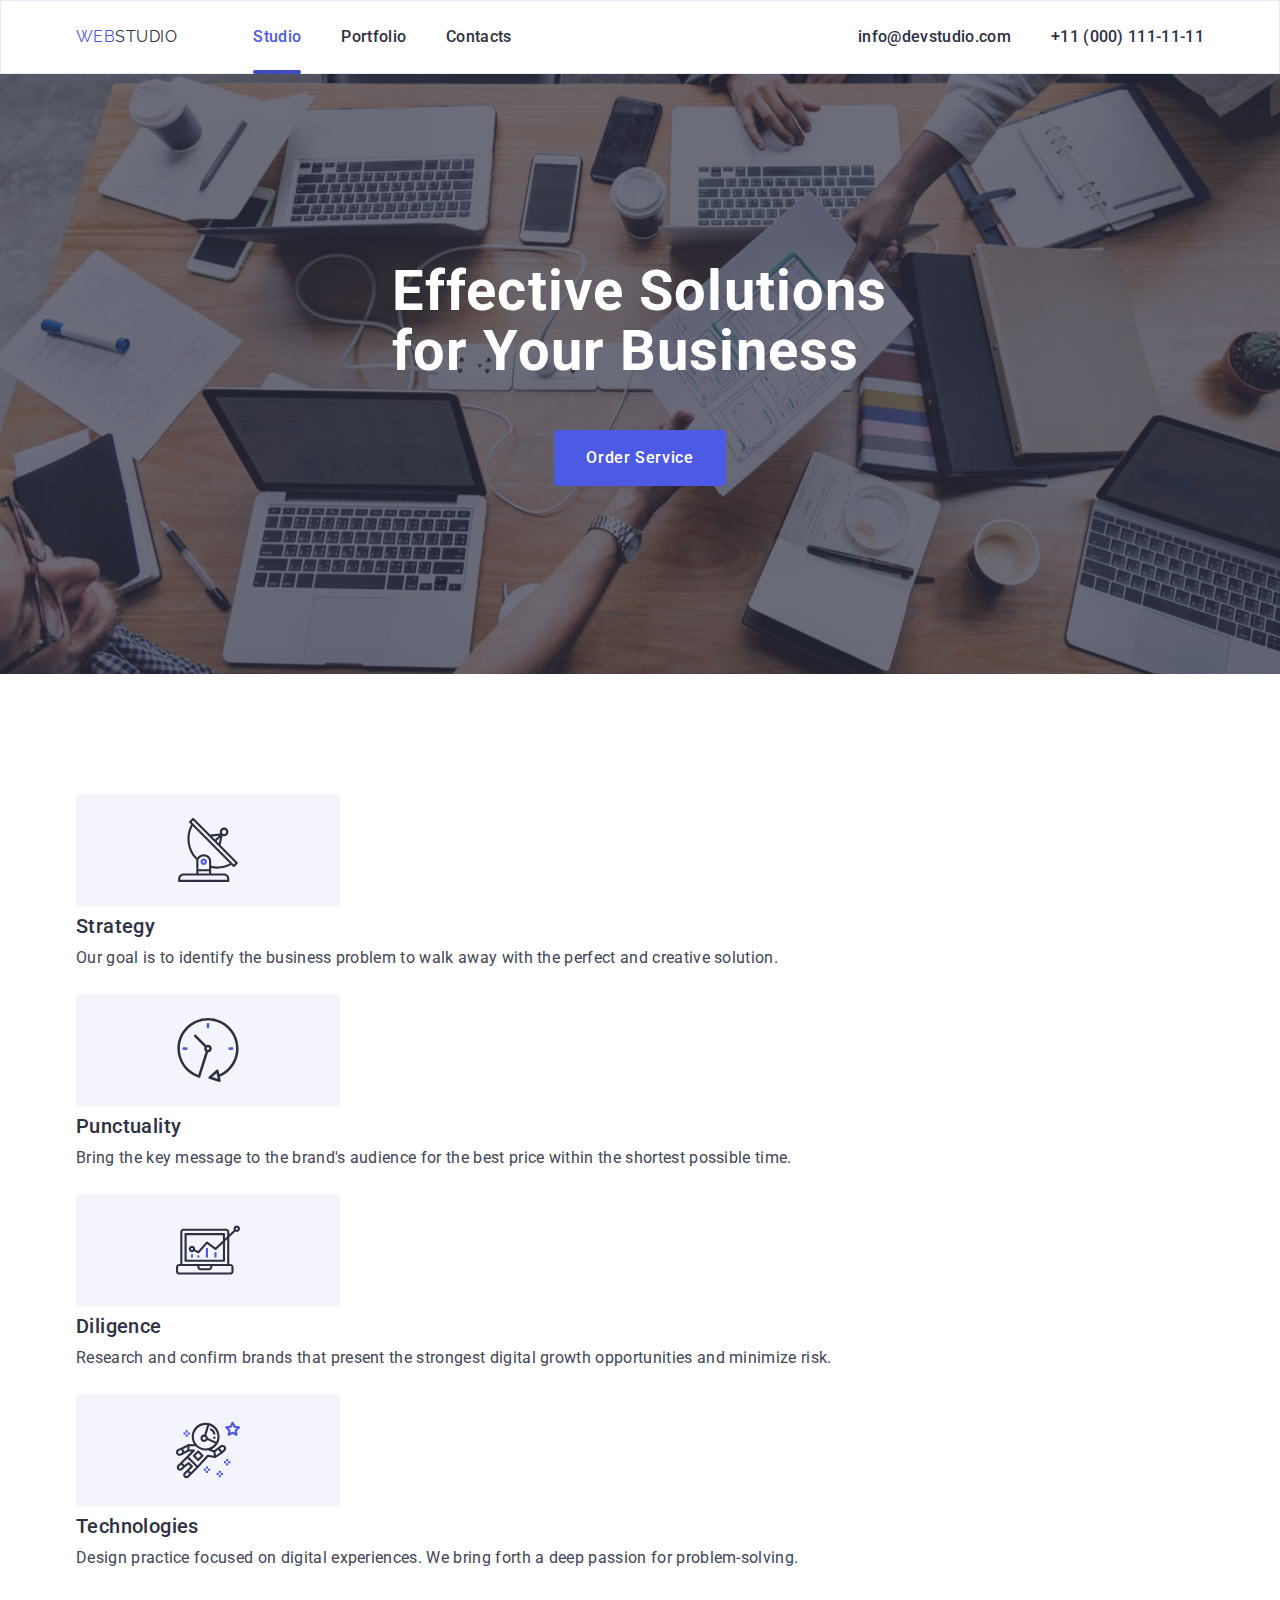
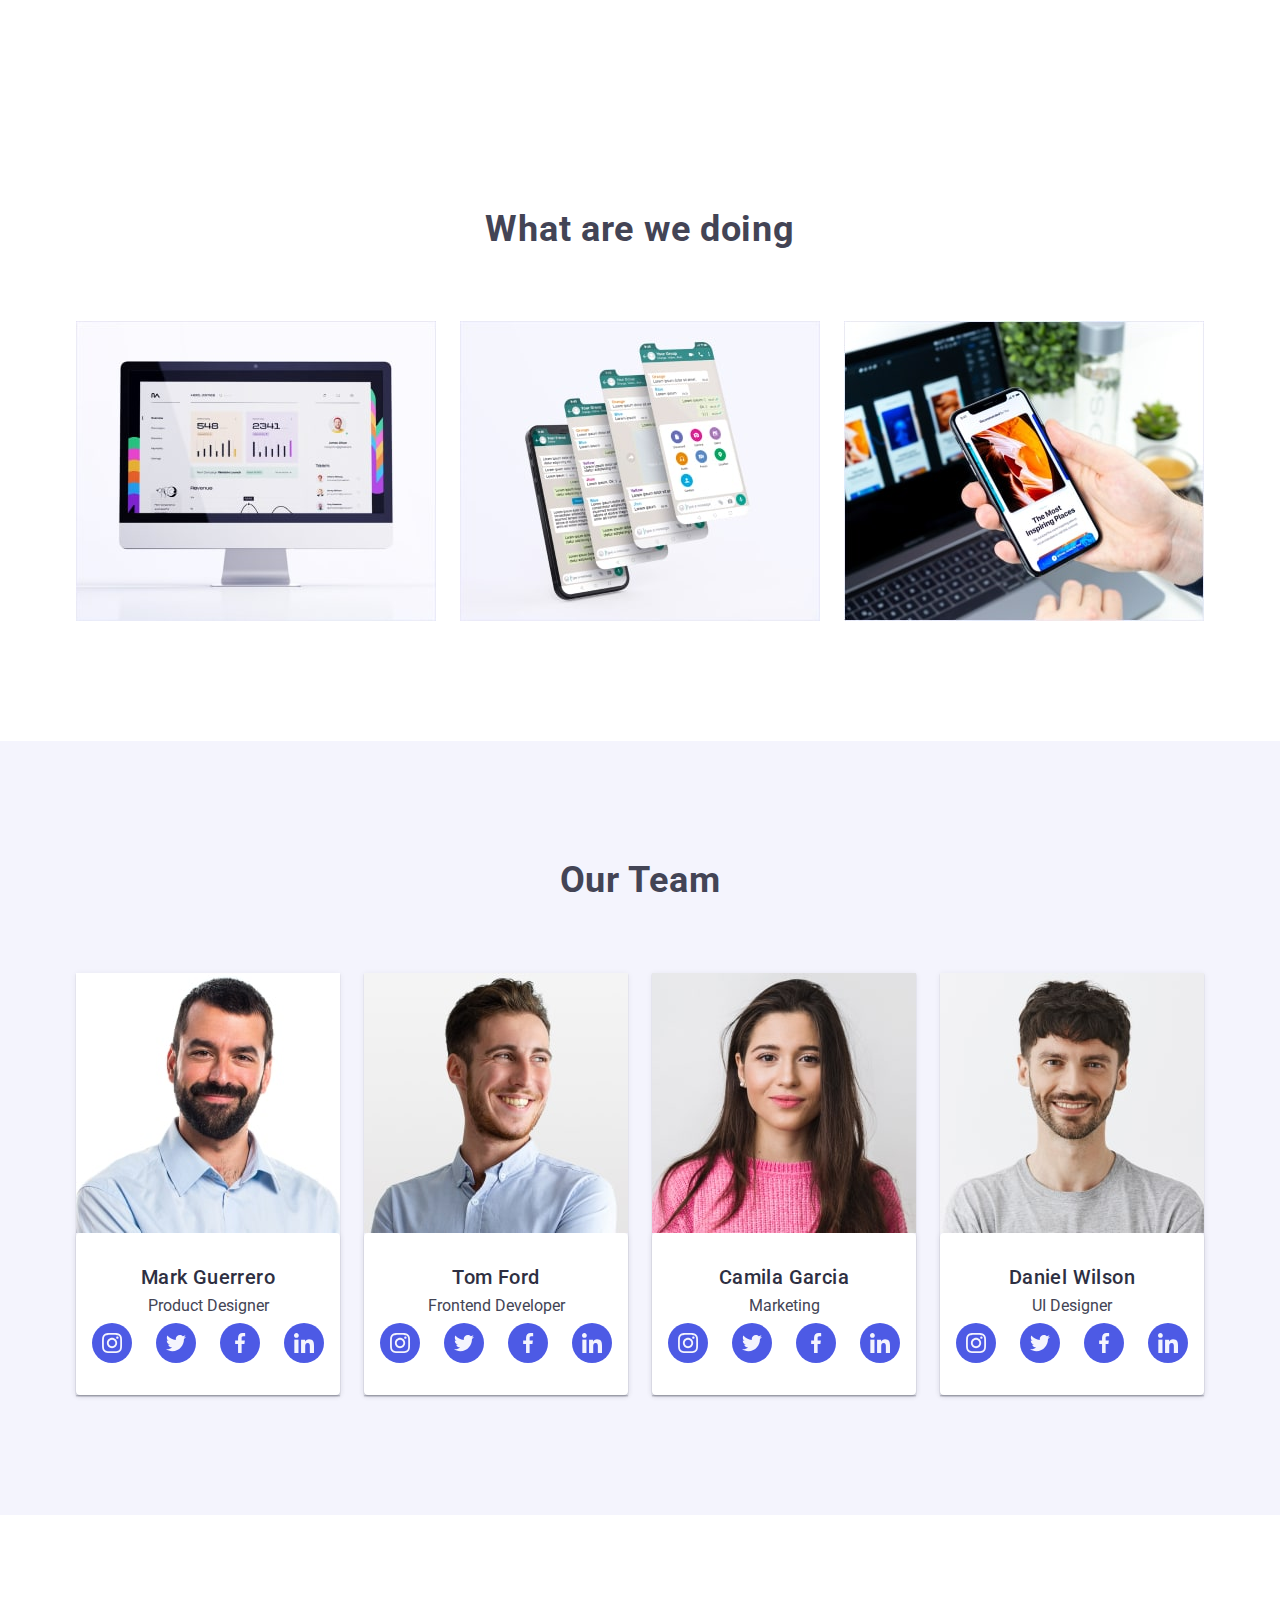
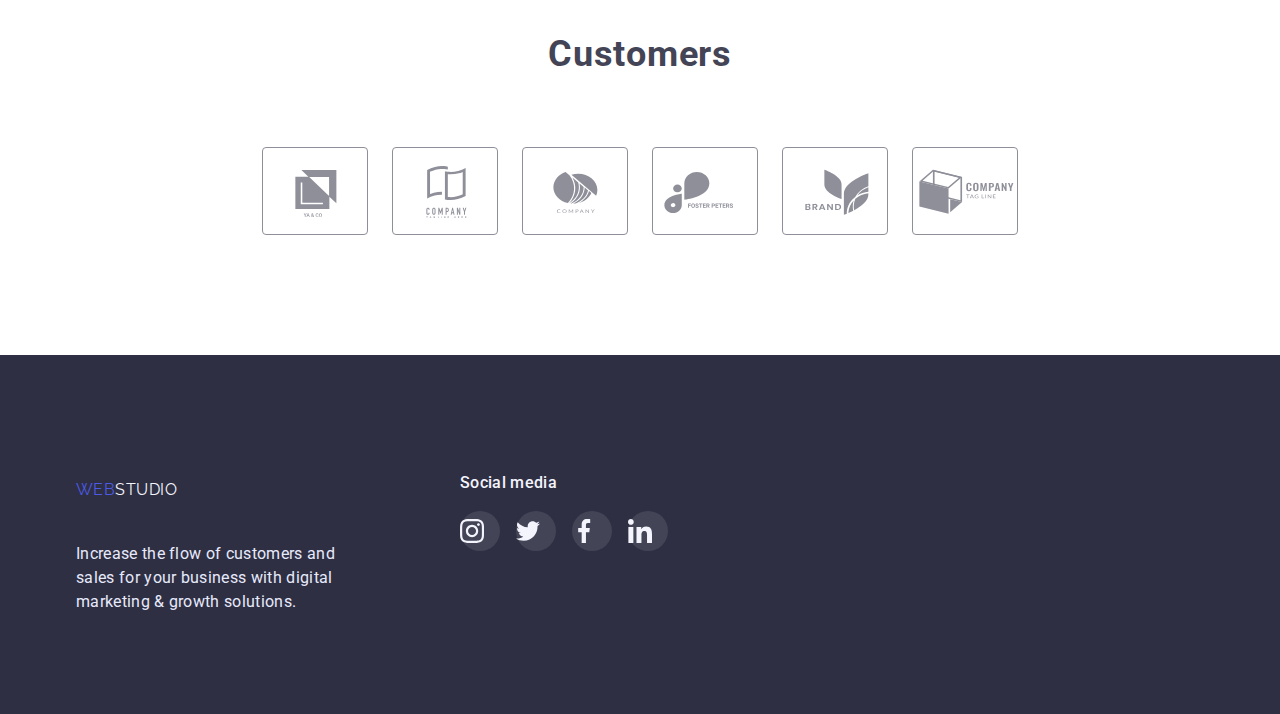
==== index.html @ 44671f65 "home6 modal" ====
<!DOCTYPE html>
<html lang="en">
  <head>
    <meta charset="UTF-8" />
    <meta http-equiv="X-UA-Compatible" content="IE=edge" />
    <meta name="viewport" content="width=device-width, initial-scale=1.0" />
    <title>Document</title>
  <link rel="stylesheet" href="https://cdn.jsdelivr.net/npm/modern-normalize@1.1.0/modern-normalize.css">
  <link rel="preconnect" href="https://fonts.googleapis.com">
  <link rel="preconnect" href="https://fonts.gstatic.com" crossorigin>
  <link
    href="https://fonts.googleapis.com/css2?family=Marcellus&family=Mulish:wght@400;600;700;800&family=Poppins:wght@500&family=Raleway:wght@800&family=Roboto:wght@300;400;500;700&display=swap"
    rel="stylesheet">
  <link rel="stylesheet" href="./css/style.css" />
  </head>
  <body class="body">
    <!--HEADER-->
    <header class="page-header">
      <div class="container page-header-container">
      <nav class="page-nav">
        <a class="logo link" href="./index.html"
          >Web<span class="accent">Studio</span></a
        >
        <ul class="menu list">
          <li class="menu-item">
            <a class="menu-link link active current" href="./index.html">Studio</a>
          </li>
          <li class="menu-item">
            <a class="menu-link link " href="./portfolio.html">Portfolio</a>
          </li>
          <li class="menu-item"><a class="menu-link link" href="">Contacts</a></li>
        </ul>
      </nav>
      <address class="address">
        <ul class="menu list">
          <li>
            <a class="mail link" href="mailto:info@devstudio.com"
              >info@devstudio.com</a
            >
          </li>
          <li>
            <a class="tel link" href="tel:+110001111111">+11 (000) 111-11-11</a>
          </li>
        </ul>
      </address>
      </div>
    </header>
    <main>
      <!-----HERO--------->
      <section class="hero">
        <div class="container">
        <h1 class="main-title">Effective Solutions for Your Business</h1>
        <button class="modal-btn name-btn" type="button" data-modal-open>Order Service</button>
        </div>
      </section>
      <!---------Advantages Section-->
      <section class="advantages section">
        <div class="container">
        <h2 class="content-title-advantages"></h2>
        <ul class="main-list list">
          <li class="main-list-item">
            <div class="icon">
              <svg class="main-list-icon" width="64" height="64">
              <use href="./images/sprate.svg#icon-antenna"></use>
            </svg>
          </div>
          <h3 class="title-item">Strategy</h3>
          <p class="text-item">
            Our goal is to identify the business problem to walk away with the
            perfect and creative solution.
          </p>
             
           
          </li>
          <li class="main-list-item"> 
           <div class="icon">
             <svg class="main-list-icon" width="64" height="64">
             <use href="./images/sprate.svg#icon-clock"></use>
             </svg>
           </div>
          <h3 class="title-item">Punctuality</h3>
          <p class="text-item">
            Bring the key message to the brand's audience for the best price
            within the shortest possible time.
          </p>
            
            
          </li>
          <li class="main-list-item">
            <div class="icon"> 
              <svg class="main-list-icon" width="64" height="64">
              <use href="./images/sprate.svg#icon-diagram"></use>
              </svg>
          </div>
          <h3 class="title-item">Diligence</h3>
          <p class="text-item">
            Research and confirm brands that present the strongest digital
            growth opportunities and minimize risk.
          </p>
            
          
          </li>
          <li class="main-list-item">
            <div class="icon">
               <svg class="main-list-icon" width="64" height="64">
               <use href="./images/sprate.svg#icon-astronaut"></use>
               </svg>
            </div><h3 class="title-item">Technologies</h3>
            <p class="text-item">
              Design practice focused on digital experiences. We bring forth a
              deep passion for problem-solving.
            </p>
          
          </li>
        </ul>
    
        </div>
      </section>
      <!--------------SECTION CONTENT WORK----------->
      <section class="content-work section">
        <div class="container">
        <h2 class="content-title">What are we doing</h2>
        <ul class="sections list list-content-work">
          <li class="work-item">
            <img
              class="pic-item"
              src="./images/img1_min.jpg"
              alt="site"
              width="360"
            />
          </li>
          <li class="work-item">
            <img
              class="pic-item"
              src="./images/img2_min.jpg"
              alt="phone_app"
              width="360"
            />
          </li>
          <li class="work-item">
            <img
              class="pic-item"
              src="./images/img3_min.jpg"
              alt="themes_and _wallpapers_for_phones"
              width="360"
            />
          </li>
        </ul>
        </div>
      </section>
      <!------------SECTION Team--------->
      <section class="team section">
        <div class="container">
        <h2 class="content-title">Our Team</h2>

        <ul class=" list team-list">
          <li class="team-item">
            <img class="pic-item" src="./images/1.jpg" alt="Mark" width="264" />
            <div class="team-wrapper">
            <h3 class="name-title">Mark Guerrero</h3>
            <p class="item">Product Designer</p>
            <ul class="social-list list">
              <li class="social-list-item">
                <a href="" class="social-list-link">
                  <svg class="social-list-icon" weight="20" height="20">
                    <use href="./images/sprate.svg#icon-instagram"></use>
                  </svg>
                </a>
              </li>
              <li class="social-list-item">
                <a href="" class="social-list-link">
                  <svg class="social-list-icon" weight="20" height="20">
                    <use href="./images/sprate.svg#icon-twitter"></use>
                  </svg>
                </a>
              </li>
              <li class="social-list-item">
                <a href="" class="social-list-link">
                  <svg class="social-list-icon" weight="20" height="20">
                    <use href="./images/sprate.svg#icon-facebook"></use>
                  </svg>
                </a>
              </li>
              <li class="social-list-item">
                <a href="" class="social-list-link">
                  <svg class="social-list-icon" weight="20" height="20">
                    <use href="./images/sprate.svg#icon-linkedin"></use>
                  </svg>
                </a>
              </li>
            </ul>
            </div>
          </li>
          <li class="team-item">
            
            <img class="pic-item" src="./images/2.jpg" alt="Tom" width="264" />
            
            <div class="team-wrapper">
              <h3 class="name-title">Tom Ford</h3>
            <p class="item">Frontend Developer</p>
            <ul class="social-list list">
              <li class="social-list-item">
                <a href="" class="social-list-link">
                  <svg class="social-list-icon" weight="20" height="20">
                    <use href="./images/sprate.svg#icon-instagram"></use>
                  </svg>
                </a>
              </li>
              <li class="social-list-item">
                <a href="" class="social-list-link">
                  <svg class="social-list-icon" weight="20" height="20">
                    <use href="./images/sprate.svg#icon-twitter"></use>
                  </svg>
                </a>
              </li>
              <li class="social-list-item">
                <a href="" class="social-list-link">
                  <svg class="social-list-icon" weight="20" height="20">
                    <use href="./images/sprate.svg#icon-facebook"></use>
                  </svg>
                </a>
              </li>
              <li class="social-list-item">
                <a href="" class="social-list-link">
                  <svg class="social-list-icon" weight="20" height="20">
                    <use href="./images/sprate.svg#icon-linkedin"></use>
                  </svg>
                </a>
              </li>
            </ul>
            </div>
          </li>

          <li class="team-item">
            <img
              class="pic-item"
              src="./images/3.jpg"
              alt="Camila"
              width="264"
            />
            <div class="team-wrapper">
            <h3 class="name-title">Camila Garcia</h3>
            <p class="item">Marketing</p>
            <ul class="social-list list">
              <li class="social-list-item">
                <a href="" class="social-list-link">
                  <svg class="social-list-icon" weight="20" height="20">
                    <use href="./images/sprate.svg#icon-instagram"></use>
                  </svg>
                </a>
              </li>
              <li class="social-list-item">
                <a href="" class="social-list-link">
                  <svg class="social-list-icon" weight="20" height="20">
                    <use href="./images/sprate.svg#icon-twitter"></use>
                  </svg>
                </a>
              </li>
              <li class="social-list-item">
                <a href="" class="social-list-link">
                  <svg class="social-list-icon" weight="20" height="20">
                    <use href="./images/sprate.svg#icon-facebook"></use>
                  </svg>
                </a>
              </li>
              <li class="social-list-item">
                <a href="" class="social-list-link">
                  <svg class="social-list-icon" weight="20" height="20">
                    <use href="./images/sprate.svg#icon-linkedin"></use>
                  </svg>
                </a>
              </li>
            </ul>
            </div>
          </li>

          <li class="team-item">
            <img
              class="pic-item"
              src="./images/4.jpg"
              alt="Daniel"
              width="264"
            />
            <div class="team-wrapper">
            <h3 class="name-title">Daniel Wilson</h3>
            <p class="item">UI Designer</p> 
            <ul class="social-list list">
              <li class="social-list-item">
                <a href="" class="social-list-link">
                  <svg class="social-list-icon" weight="20" height="20">
                    <use href="./images/sprate.svg#icon-instagram"></use>
                  </svg>
                </a>
              </li>
              <li class="social-list-item">
                <a href="" class="social-list-link">
                  <svg class="social-list-icon" weight="20" height="20">
                    <use href="./images/sprate.svg#icon-twitter"></use>
                  </svg>
                </a>
              </li>
              <li class="social-list-item">
                <a href="" class="social-list-link">
                  <svg class="social-list-icon" weight="20" height="20">
                    <use href="./images/sprate.svg#icon-facebook"></use>
                  </svg>
                </a>
              </li>
              <li class="social-list-item">
                <a href="" class="social-list-link">
                  <svg class="social-list-icon" weight="20" height="20">
                    <use href="./images/sprate.svg#icon-linkedin"></use>
                  </svg>
                </a>
              </li>
            </ul>
            </div>
          </li>
        </ul>
        </div>
      </section>
      <section class="customers section">
        <div class="container">
          <h2 class="content-title">Customers</h2>
            <ul class="company-list list">
              <li class="company-list-item">
                <a href="" class="company-list-link">
                  <svg class="company-list-icon" width="104" height="56">
                    <use href="./images/sprate.svg#icon-logo" ></use>
                  </svg>
                </a>
              </li>
              <li class="company-list-item">
                <a href="" class="company-list-link">
                  <svg class="company-list-icon" width="104" height="56">
                    <use href="./images/sprate.svg#icon-logo1"></use>
                  </svg>
                </a>
              </li>
              <li class="company-list-item">
                <a href="" class="company-list-link">
                  <svg class="company-list-icon" width="104" height="56">
                    <use href="./images/sprate.svg#icon-logo2"></use>
                  </svg>
                </a>
              </li>
              <li class="company-list-item">
                <a href="" class="company-list-link">
                  <svg class="company-list-icon"  width="104" height="56">
                    <use href="./images/sprate.svg#icon-logo3"></use>
                  </svg>
                </a>
              </li>
              <li class="company-list-item">
                <a href="" class="company-list-link">
                  <svg class="company-list-icon" width="104" height="56">
                    <use href="./images/sprate.svg#icon-logo4"></use>
                  </svg>
                </a>
              </li>
              <li class="company-list-item">
                <a href="" class="company-list-link">
                  <svg class="company-list-icon" width="104" height="56">
                    <use href="./images/sprate.svg#icon-logo5"></use>
                  </svg>
                </a>
              </li>
            </ul>
          
        </div>
      </section>
    </main>

    <footer class="footer">
      <div class=" container footer-container ">
      <div class="footer-description">
       <a class="logo link" href="./index.html"
        >Web<span class="accent-footer">Studio</span></a>
       <p class="suptitle">
        Increase the flow of customers and sales for your business with digital
        marketing & growth solutions.
      </p>
      </div>
    <div class="footer-social">
      <p class="suptitle-media">Social media</p>
      <ul class="social-medial-list list">
        <li class="social-medial-list-item">
          <a href="" class="social-medial-list-link">
            <svg class="social-medial-list-icon" width="24" height="24">
              <use href="./images/sprate.svg#icon-instagram"></use>
            </svg>
          </a>
        </li>
        <li class="social-medial-list-item">
          <a href="" class="social-medial-list-link">
            <svg class="social-medial-list-icon" width="24" height="24">
              <use href="./images/sprate.svg#icon-twitter"></use>
            </svg>
          </a>
        </li>
        <li class="social-medial-list-item">
          <a href="" class="social-medial-list-link">
            <svg class="social-medial-list-icon" width="24" height="24">
              <use href="./images/sprate.svg#icon-facebook"></use>
            </svg>
          </a>
        </li>
        <li class="social-medial-list-item">
          <a href="" class="social-medial-list-link">
            <svg class="social-medial-list-icon" width="24" height="24">
              <use href="./images/sprate.svg#icon-linkedin"></use>
            </svg>
          </a>
        </li>
      </ul>
      </li>
      </ul>
      </div>
      </div>
    </footer>

    <div class="backdrop is-hidden" data-modal>
      <div class="modal">
      <button type="button"  class="modal-close-btn" data-modal-close>
        <svg class="modal-close-btn-icon" width="8" height="8">
        <use href="./images/sprate.svg#icon-close-black-button"></use>
        </svg>
      </button>
      <form  class="modal-form">
        <p class="massage">Leave your contacts and we will call you back</p>
        <label class="modal-form-field">
          <span class="modal-fomf-input-desc">Name</span>
          <span class="modal-input-wrapper">
              <input type="text" name="user_name" class="modal-form-input" required pattern="^[a-zA-Z]+" minlength="2" />
              <svg class="modal-input-icon" width="18" hieght="18">
                <use href="./images/sprate.svg#icon-person"></use>
              </svg>
          </span>
        </label>
        <label class="modal-form-field">
          <span class="modal-fomf-input-desc">Phone</span>
          <span class="modal-input-wrapper">
          <input type="tel" name="user_phone" class="modal-form-input" required pattern="^[0-9]{3}-[0-9]{3}-[0-9]{2}-[0-9]{2}" title="***-***-**-**"/>
        <svg class="modal-input-icon" width="18" hieght="24">
          <use href="./images/sprate.svg#icon-phone"></use>
        </svg>
        </span>
        </label>

        <label class="modal-form-field">
          <span class="modal-fomf-input-desc">Email</span>
          <span class="modal-input-wrapper">
          <input type="email" name="user_email" class="modal-form-input" />
        <svg class="modal-input-icon" width="18" hieght="24">
          <use href="./images/sprate.svg#icon-email"></use>
        </svg>
        </span>
        </label>

        <label class="modal-form-field">
          <span class="modal-fomf-input-desc">Comment</span>
          <textarea name="user-massage" class="modal-form-massage" placeholder="Text input"></textarea>
        </label>
        <input id="user-policy" type="checkbox" name="user-policy" class="modal-form-check">
        <label for="user-policy" class="modal-form-check-desc">I accept the terms and conditions of the  <a href=""> Privacy Policy</a> </label>
        <button type="submit" class="modal-form-submit">Send</button>    



      </form>

      </div> 
    </div>
  
<script src="./css/js/modal.js"></script>
  </body>
</html>
---- css/style.css ----
/*===========Root=========*/
:root {

  --primary-font: 'Roboto', sans-serif;
  --secondary-font: 'Raleway', sans-serif;
  --color-title: #2E2F42;
  --focuc: #404BBF;
  --text400: #434455;
  --header-background-col:#E7E9FC;
  --button-normal:#E7E9FC;
  --logo:#4D5AE5;
  --logo-two: #2E2F42;
  --active-link:#4D5AE5;
  --light-section:#FFFFFF;
  --text-button:#ffffff;
  --background-button:#4D5AE5;
  --background-icon:#F4F4FD;
  --background-team:#F4F4FD;
  --transition-duration-and-func:250ms cubic-bezier(0.4, 0, 0.2, 1) ;
  --wrapper:#E7E9FC;
  --Customers:#8E8F99;
  --overlay:#F4F4FD;
  --modal:#FCFCFC;
  --social-icon:#31D0AA;
  --lighy-text:#E7E9FC;
  --logo-dark:#F4F4FD;
  --border-modal-form:rgba(46, 47, 66, 0.4);
  --text-color-modal:#2E2F42;
  
}
/*===================All===============*/
 h1,
 h2,
 h3,
 h4,
 h5,
 h6,
 p,ul,ol {
  margin: 0;
  padding: 0;
 }

 body {
   font-family: var(--primary-font);
   color: var(--color-title);
 }
 img {
  display: block;
  max-width: 100%;
  height: auto;
 }

.link {
  text-decoration: none;
 
}

.button, .btn {
  cursor: pointer;
}

.list {
  list-style: none;
  display: flex;
  gap: 24px;
  flex-wrap: wrap;
}
.section{
  padding: 120px 0;
}

/*==================HEADER================*/
.container {
  max-width: 1158px;
  padding: 0 15px;
  margin: 0 auto;
}



.tel, .mail {
  font-style: normal;
  font-weight: 500;
  font-size: 16px;
  line-height: 1.5;
  letter-spacing: 0.02em;
  color:var(--color-title);
  
  transition: color var(--transition-duration-and-func);
  display: flex;
  padding-top: 24px;
  padding-bottom: 24px;
  gap: 40px;
  
}
.tel .mail:hover,
.tel .mail:focus {
  color: var(--focuc);
}
.logo {
  font-family: var(--secondary-font);
  line-height: 1.3;
  letter-spacing: 0.03em;
  color: var(--logo);
  text-transform: uppercase;
  display: flex;
  align-items: center;
  margin-right: 76px;
  padding-top: 25px;
  padding-bottom: 25px;
}
  

.accent {
  color: var(--logo-two);
}



.page-header-container {
display: flex ;
align-items: center;
justify-content: space-between;
}

.page-nav {
  display: flex;
  align-items: center;
}
.page-header {
  
  border: 1px solid var(--header-background-col);
}

.menu {
 
  font-weight: 500;
  font-size: 16px;
  line-height: 1.5;
  letter-spacing: 0.02em;
  color: var(--color-title);
  display: flex;
  align-items: center;
  transition: color var(--transition-duration-and-func);
  position: relative;
  gap: 40px;
}

.menu-link {

  font-weight: 500;
  font-size: 16px;
  line-height: 1.5;
  letter-spacing: 0.02em;
  color: var(--color-title);
  display: flex;
  align-items: center;
  transition: color var(--transition-duration-and-func);
  position: relative;
  padding-top: 24px;
  padding-bottom: 24px;
  gap: 40px;
}

.current {
   color: var(--focuc);

}
.current::after {
  content: '';
  display: block;
  position: absolute;
  width: 100%;
  height: 4px;
  border-radius: 2px;
  bottom: -1px;
  left: 0;
  background-color: var(--focuc);

}


.menu .link:hover,
.menu .link:focus {
  font-weight: 500;
  font-size: 16px;
  line-height:1.5;
  letter-spacing:0.02em;
  color:var(--focuc);
}

.active {
  color: var(--active-link);
}
/*-------------------HERO------------------*/
.hero {
   background-color: var(--color-title);
margin-left: auto;
margin-right: auto;
padding-bottom:188px ;
padding-top: 188px;
background-image: linear-gradient(rgba(46, 47, 66, 0.7),rgba(46, 47, 66, 0.7)), url(../images/hero.jpg);
background-size: cover;
max-width: 1440px;
}

.main-title {
  font-weight: 700;
    font-size: 56px;
    line-height: 1.07;
    letter-spacing: 0.02em;
    color: var(--light-section);
  margin-bottom: 48px;
  max-width: 496px;
  margin-right: auto;
  margin-left: auto;
  
   
}

.name-btn {
  font-weight: 500;
    font-size: 16px;
    line-height: 1.5;
    letter-spacing: 0.04em;
    color: var(--text-button);
    background-color: var(--background-button);

}

.modal-btn {
  padding-top: 16px;
  padding-right: 32px;
  padding-left: 32px;
  padding-bottom: 16px;
  display:block;
  border-radius: 4px;
  margin-left: auto;
  margin-right: auto;
  border: none;
  cursor: pointer;
  transition: background-color var(--transition-duration-and-func);  
}

.modal-btn:hover,
.modal-btn:focus {
background-color: var(--focuc);
color: var(--text-button);
}
/*----------------------------PORTFOLIO HERO---------------*/
.button,
.modal-button {
  color: var(--background-button);
  background-color: var(--button-normal);
  cursor: pointer;
  padding-top: 12px;
  padding-bottom: 12px;
  padding-left: 24px;
  padding-right: 24px;
  border-radius: 4px;
border: 1px solid var(--button-normal);
transition: background-color var(--transition-duration-and-func);

}
.button-list {
  display: flex;
  justify-content: center;
  transition: background-color var(--transition-duration-and-func),
  background-color var(--transition-duration-and-func),
  box-shadov var(--transition-duration-and-func);
margin-bottom: 72px;
margin-right: auto;
min-width: auto;
}
.button,
.modal-button:hover,
.button,
.modal-button:focus {
  color: var(--button-normal);
  background-color: var(--focuc);
  box-shadow: 0px 3px 1px rgba(0, 0, 0, 0.1), 0px 2px 1px rgba(0, 0, 0, 0.08), 0px 2px 2px rgba(0, 0, 0, 0.12);
}
/*----------------------------Advantages Section---------------*/
.title-item { 
  font-weight: 500;
    font-size: 20px;
    line-height: 1.2;
    letter-spacing: 0.02em;
    color: var(--color-title); 
}

.text-item {
  color:var(--text400);
  font-weight: 400;
    font-size: 16px;
    line-height: 1.5;
    letter-spacing: 0.02em;
}

.list-calc5 {
  flex-basis: calc(100%-72px)/4;
}
 
.content {
 
  display: flex;
  flex-flow: row;
  
}

.advantages {
  display: flex;

}
.content-title-advantages {
  display: none;
}


.icon {
  display: flex;
  justify-content: center;
  align-items: center;
  width: 264px;
  height: 112px;
  background-color: var(--background-icon);
  border-radius: 4px;
  margin-bottom: 8px;

 
}

.main-list-item {
  flex-basis: calc((100%-72px)/5);
  
}
 /*----------------SECTION CONTENT WORK--------------------*/ 
.content-title {
  
  font-size: 36px;
  line-height: 1.1;
  letter-spacing: 0.02em;
  color: var(--text400);
 
  margin-bottom: 72px;
  text-align: center;
 
}

.list-content-work {
  flex-basis:calc((100%-48px)/3);
}


/*------------------SECTION TEAM----------------*/
.team {
  background-color: var(--background-team);
}
.name-title {
  font-weight: 500;
    font-size: 20px;
    line-height: 1.2;
    letter-spacing: 0.02em;
    color: var(--color-title);
    margin-bottom: 8px;
    padding-left: 16px;
      padding-right: 16px;
}

.item {
  color: var(--text400);
  padding-left: 52px;
  padding-right: 52px;
  margin-bottom: 8px;
}
.team-item {
  flex-basis: calc(100%-72px)/4;
  box-shadow: 0px 1px 6px rgba(46, 47, 66, 0.08), 0px 1px 1px rgba(46, 47, 66, 0.16), 0px 2px 1px rgba(46, 47, 66, 0.08);
}


.team-wrapper {
padding-top: 32px;
padding-bottom: 32px;
background: var(--light-section);
box-shadow: 0px 1px 6px rgba(46, 47, 66, 0.08), 0px 1px 1px rgba(46, 47, 66, 0.16), 0px 2px 1px rgba(46, 47, 66, 0.08);

text-align: center;
border-radius: 4px;
}
.social-list {
  display: flex;
  justify-content: center;
  gap: 24px;
}
.social-list-link {
  display:flex;
  justify-content: center;
  align-items: center;
  width: 40px;
  height: 40px;
  background-color: var(--active-link);
  border-radius: 50%;
  transition: background-color var(--transition-duration-and-func);
    

}
.social-list-link:hover,
.social-list-link:focus {
  background-color: var(--focuc);
}
/*============Section Portfolio==================*/

.button-list-hero {
  flex-basis: calc(100%-96px)/5;
}

.proekt-list{
  flex-basis: calc(100%-48px)/3;
}

.portfolio-wrapper {
  padding: 32px 16px;
  border: 1px solid var(--wrapper);
  border-top: none;
}
.title-item {
  margin-bottom: 8px;

}

.portfolio {
  padding-top: 96px;
  padding-bottom: 120px;
  padding-right: auto;
  padding-left: auto;
}
.pic-item {
transition: box-shadov var(--transition-duration-and-func);
}
.pic-item :hover {
box-shadow: 0px 1px 6px rgba(46, 47, 66, 0.08), 0px 1px 1px rgba(46, 47, 66, 0.16), 0px 2px 1px rgba(46, 47, 66, 0.08);
}

/*--------------------Customers---------------------*/

.company-list-link {
  display: flex;
  justify-content: center;
  align-items: center;
  height: 88px;
  border:  1px solid var(--Customers);
  border-radius: 4px;
  color: var(--Customers);
  transition: color var(--transition-duration-and-func);
}

.company-list-item{
flex-basis: calc((100%-120px)/7);
}
.company-list-link:hover,
.company-list-link:focus {
  border: 1px solid var(--focuc);
  color: var(--focuc);

}
.company-list-icon {
  fill:currentColor;
}


.company-list-link:hover .company-list-icon,
.company-list-link:focus .company-list-icon {
  fill: currentColor;
}



.company-list {
  display: flex;
  justify-content: center;
  gap: 24px;
  
}

.overlay {
  font-weight: 400;
    font-size: 16px;
    line-height: 1.5;
    letter-spacing: 0.02em;
  color: var(--overlay);
  background-color:var(--background-button);
  padding-top: 40px;
  padding-bottom: 40px;
  padding-right: 32px;
  padding-left: 32px;
  position: absolute;
  width: 100%;
  height: 100%;
  top:0;
  left:0;
  overflow: y auto;
  transform: translate(0,100%);
  transition: transform var(--transition-duration-and-func);
  
}

.pic-item-overlay {
  position: relative;
  overflow: hidden;

}
.img-list-link:focus .overlay,
.img-list-link:hover .overlay {
transform: translate(0,0);
}
/*-----------------FOOTER-------------------------*/
.footer {
background-color: var(--color-title);
  padding-top: 100px;
  padding-bottom: 100px;
  
}

.footer-container {
  display: flex; 
  
}

.footer-description {
display: flex;
display: block;
}

.accent-footer {
  color: var(--logo-dark);
  
}
.footer-social{
  margin-left: 120px;
}
.suptitle {

    line-height: 1.5;
    letter-spacing: 0.02em;
    color: var(--lighy-text);
    display: block;
   margin-top: 16px;
   width: 264px;


}
.suptitle-media {
  display: flex;
    font-weight: 500;
    font-size: 16px;
    line-height: 1.5;
    letter-spacing: 0.02em;
    color: var(--background-icon);
    margin-bottom: 16px;
    margin-top: 16px;
  
}

.social-medial-list {
  display: flex;
  justify-content:flex-start;
  align-items: center;
  gap: 16px;

  
}
.social-medial-list-item {
  
  justify-content: flex-start;

}

.social-medial-list-link {
  display: flex;
  width: 40px;
  height: 40px;
  border-radius: 50%;
  background: rgba(255, 255, 255, 0.1);
 justify-content: start;
 align-items: center;
transition: background-color var(--transition-duration-and-func);
  
}

.social-medial-list-icon {
color: var(--background-icon);
justify-content: center;
align-items: center;



}
.social-medial-list-link:hover,
.social-medial-list-link:focus {
  background: var(--social-icon);
}
/*=================/FOOTER============*/
/*================MODAL WINDOW=============*/
.backdrop {
position: fixed;
z-index: 100;
top: 0;
left: 0;
width: 100%;
height: 100%;
background-color:rgba(46, 47, 66, 0.4);
transition: opacity var(--transition-duration-and-func), visibility var(--transition-duration-and-func);
}
.backdrop.is-hidden {
  opacity: 0;
  visibility: hidden;
  pointer-events: none;
}

.backdrop.is-hidden .modal{
  transform: translate(-50%,-50%) scale (1.2);
}
.modal {

  position:absolute;
  top: 50%;
  left: 50%;
  transform: translate(-50%, -50%);
  max-width: 408px;
  width: 100%;
  height: 576px;
  padding-left: 24px;
  padding-right: 24px;
  padding-top: 72px;
  padding-bottom: 24px;
  background-color: var(--modal);
  box-shadow: 0px 1px 1px rgba(0, 0, 0, 0.14), 0px 1px 3px rgba(0, 0, 0, 0.12), 0px 2px 1px rgba(0, 0, 0, 0.2);
  border-radius: 4px;
  transition: background-color var(--transition-duration-and-func);
}

.modal-close-btn {
  position: absolute;
  top: 24px;
  right: 24px;
  display: flex;
  justify-content: center;
  align-items: center;
  width: 24px;
  height: 24px;
  background-color: var(--button-normal);
  border: 1px solid rgba(0, 0, 0, 0.1);
  border-radius: 50%;
  padding: 0;
  transition: background-color var(--transition-duration-and-func);
}
.modal-close-btn-icon {
transition: color var(--transition-duration-and-func);
color:var(--color-title);
fill:currentColor;
}
.modal-close-btn:hover, 
.modal-close-btn:focus {
background-color:var(--focuc);
}
.modal-close-btn:hover .modal-close-btn-icon,
.modal-close-btn:focus .modal-close-btn-icon{
  color: var(--light-section);
}

/*================/MODAL WINDOW=============*/
/*================/MODAL FORM =============*/
.modal-form {
  display: flex;
  flex-direction: column;
}
.modal-form-input{
  width: 100%;
  height: 40px;
 border: 1px solid var(--border-modal-form);
  border-radius: 4px;
  padding-left: 62px;
 
  
}

.modal-form-input:focus{
  border-color: var(--focuc);
  outline: none;
}

.modal-form-input:focus + .modal-input-icon{
fill: var(--active-link);
}
.modal-fomf-input-desc{
   display: block;
   font-style: normal;
    font-weight: 400;
    font-size: 12px;
    line-height: 1.17;
    color: var(--Customers);
    margin-bottom: 4px;
    margin-top: 8px;
}
.modal-form-massage{
  width: 100%;
  font-style: normal;
  font-weight: 400;
  font-size: 12px;
  line-height: 1.17;
  border: 1px solid var(--border-modal-form);
  border-radius: 4px;
  padding-left: 16px;
  padding-top: 8px;
  resize: none;
  width: 100%;
  height: 120px;
}

.modal-form-massage:focus{
  border-color: var(--focuc);
  outline: none;
}
.massage {
  font-weight: 500;
    font-size: 16px;
    line-height: 1.5;
    text-align: center;
    color: var(--text-color-modal);
    margin-bottom: 8px;
}

.modal-input-wrapper {
  position: relative;
  display: block;
}
.modal-input-icon{
position: absolute;
 top: 50%;
 left: 16px;
transform: translateY(-50%);}
/*================/MODAL FORM=============*/
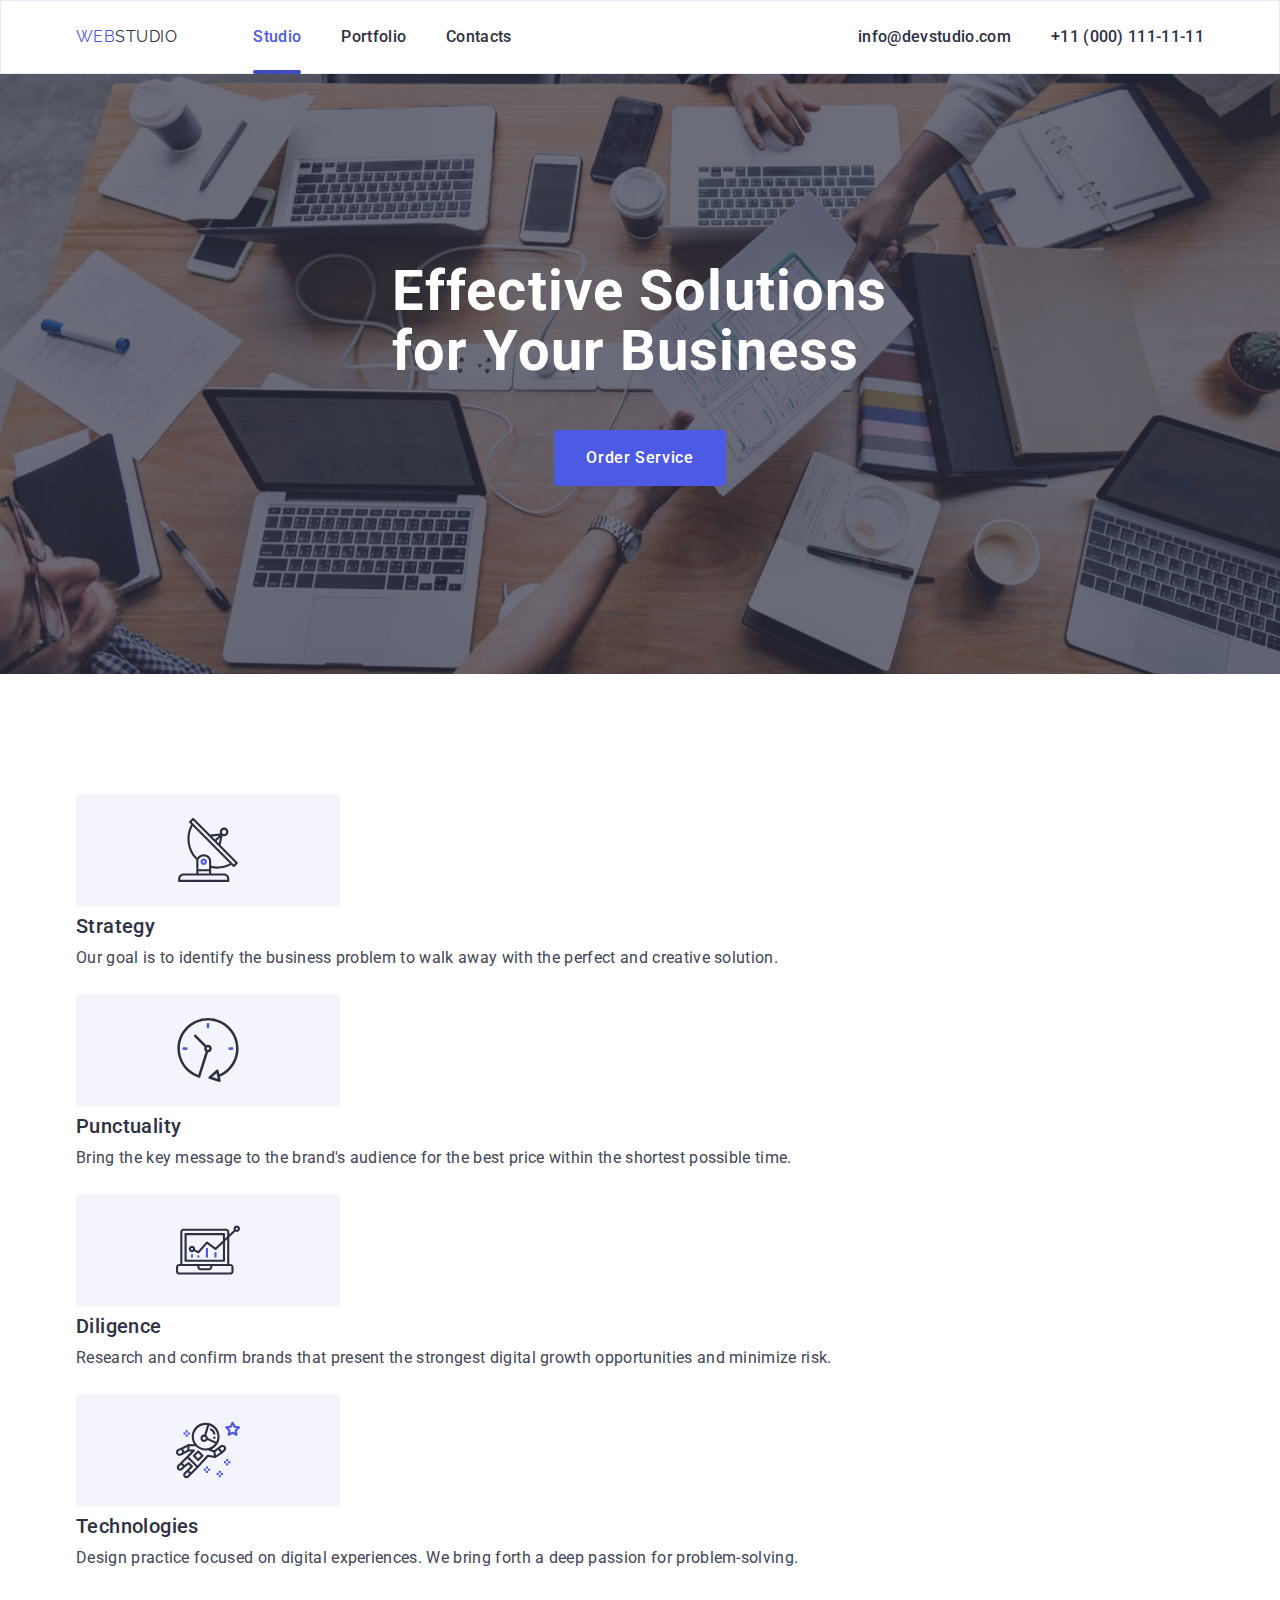
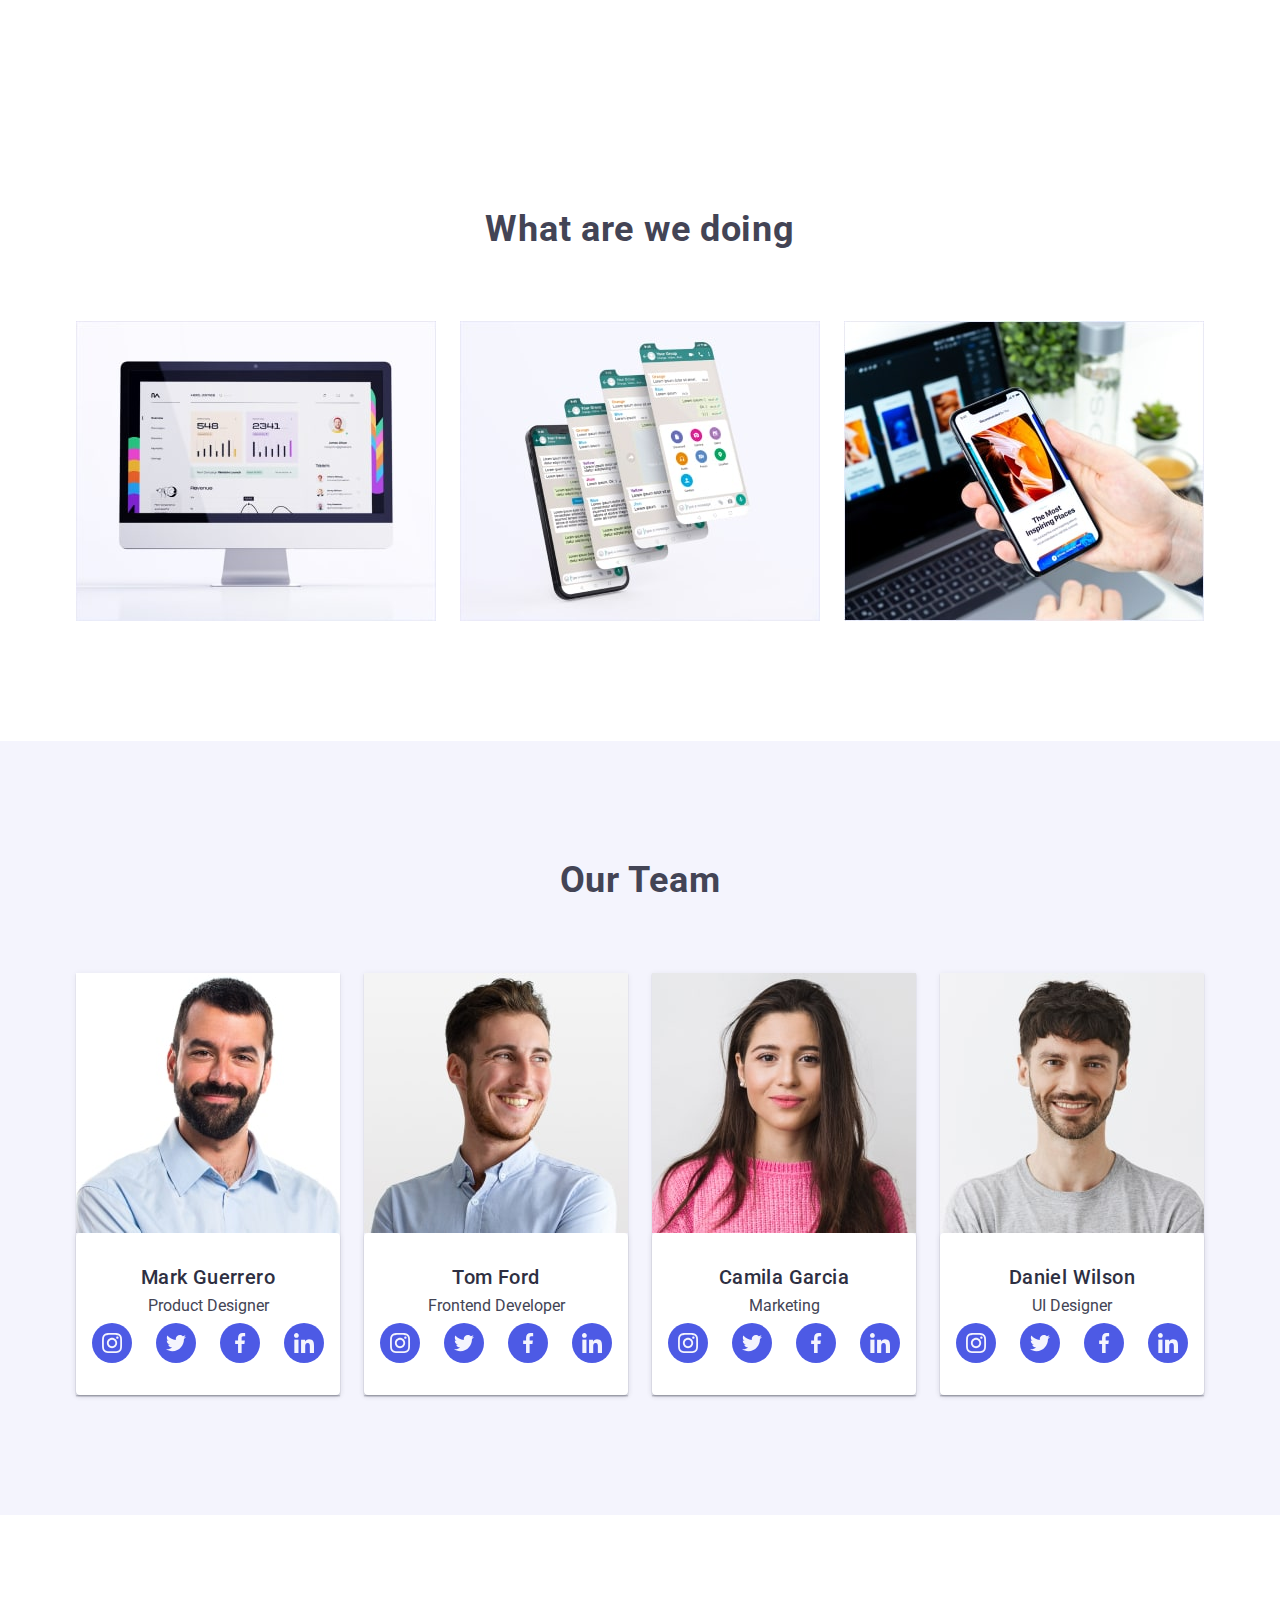
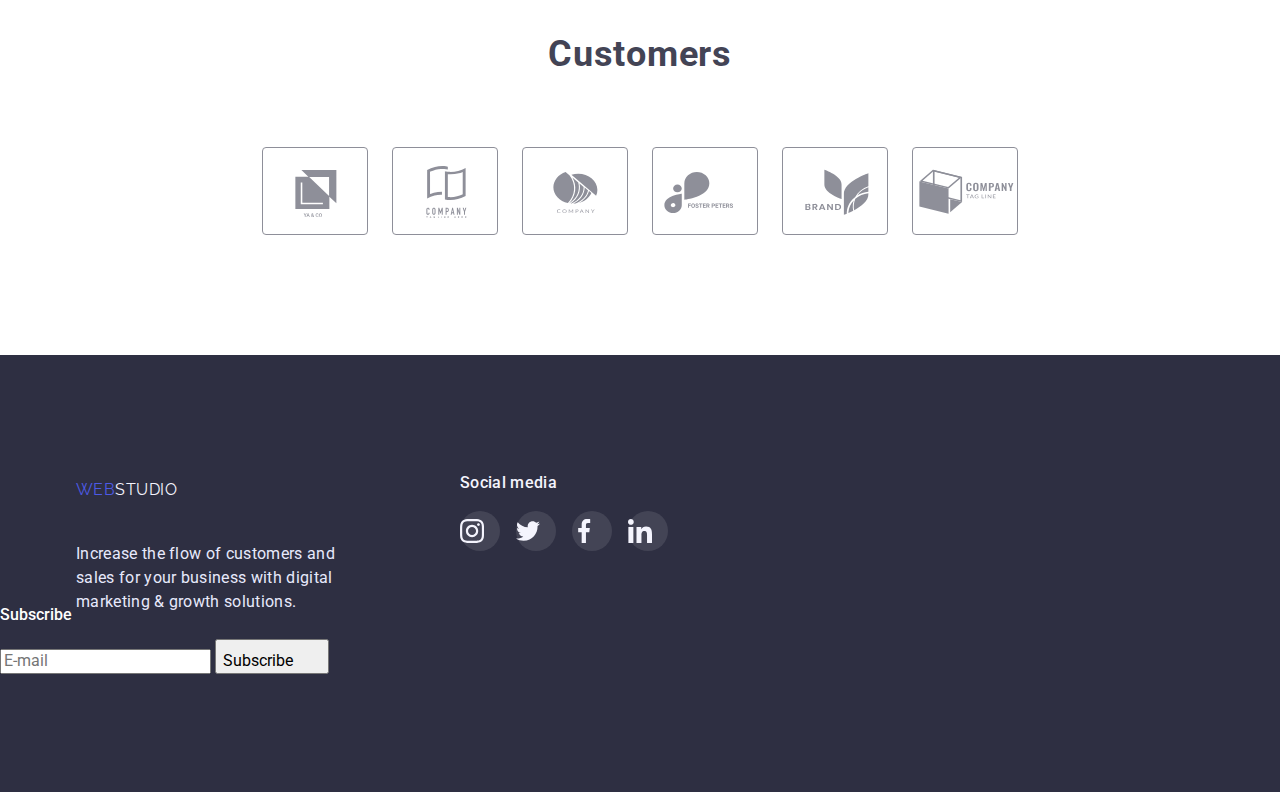
==== commit 6d402401: "footer" ====
--- a/index.html
+++ b/index.html
@@ -417,6 +417,21 @@
       </ul>
       </div>
       </div>
+      <form class="footer-subscribe">
+      <p class="footer-subscrib-header">Subscribe</p>
+      <div class="subscrib-wrapper">
+      <input type="email" class="footer-form-input" name="subscribe-input" placeholder="E-mail" />
+      <label for="subscribe-input"></label>
+      <button class="subscribe-btn" type="submit">
+        <span class="subscribe-btn-name">Subscribe</span>
+        <svg class="subscribe-icon" width="24" height="24"></svg>
+      </button>
+      </div>
+      </form>
+      
+      <span class="footer-fomf-input-desc">E-mail</span>
+      </div>
+
     </footer>
 
     <div class="backdrop is-hidden" data-modal>
@@ -461,9 +476,16 @@
           <span class="modal-fomf-input-desc">Comment</span>
           <textarea name="user-massage" class="modal-form-massage" placeholder="Text input"></textarea>
         </label>
-        <input id="user-policy" type="checkbox" name="user-policy" class="modal-form-check">
-        <label for="user-policy" class="modal-form-check-desc">I accept the terms and conditions of the  <a href=""> Privacy Policy</a> </label>
-        <button type="submit" class="modal-form-submit">Send</button>    
+        <label class="modal-form-options-label"> 
+        <input id="user-policy" type="checkbox" name="user-policy" class="modal-form-check visually-hidden">
+        <span class="modal-form-custom-checkbox">
+          <svg class="modal-form-checkbox-icon" width="10" height="8" >
+            <use href="./images/sprate.svg#icon-vector"></use>
+          </svg>
+        </span>
+        <span for="user-policy" class="modal-form-check-desc">I accept the terms and conditions of the  <a href="modal-form-link"> Privacy Policy</a> </span>
+        <button type="submit" class="modal-form-submit">Send</button> 
+        </label>
 
 
 
--- a/css/style.css
+++ b/css/style.css
@@ -600,6 +600,15 @@
 .social-medial-list-link:focus {
   background: var(--social-icon);
 }
+.footer-subscrib-header{
+  font-weight: 500;
+    font-size: 16px;
+    line-height: 1.5px;
+    color: var(--light-section);
+    margin-bottom: 24px;
+    display: flex
+}
+
 /*=================/FOOTER============*/
 /*================MODAL WINDOW=============*/
 .backdrop {
@@ -681,6 +690,7 @@
  border: 1px solid var(--border-modal-form);
   border-radius: 4px;
   padding-left: 62px;
+  transform: border-color var(--transition-duration-and-func);
  
   
 }
@@ -695,24 +705,22 @@
 }
 .modal-fomf-input-desc{
    display: block;
-   font-style: normal;
     font-weight: 400;
     font-size: 12px;
-    line-height: 1.17;
+    line-height: 1.2;
     color: var(--Customers);
     margin-bottom: 4px;
     margin-top: 8px;
 }
 .modal-form-massage{
   width: 100%;
-  font-style: normal;
   font-weight: 400;
   font-size: 12px;
-  line-height: 1.17;
+  line-height: 1.2;
   border: 1px solid var(--border-modal-form);
   border-radius: 4px;
-  padding-left: 16px;
-  padding-top: 8px;
+  padding: 8px 16px 8px 16px;
+ transform: border-color var(--transition-duration-and-func);
   resize: none;
   width: 100%;
   height: 120px;
@@ -740,4 +748,85 @@
  top: 50%;
  left: 16px;
 transform: translateY(-50%);}
+
+.modal-form-custom-checkbox {
+  display: inline-flex;
+  align-items: center;
+  width: 16px;
+  height: 16px;
+  margin-bottom: 10px;
+  margin-right: 10px;
+  background: var(--modal);
+  border: 1px solid var(--border-modal-form);
+  border-radius: 2px;
+  padding-left: 3px;
+  padding-right: 4px;
+  appearance: none;
+  transition: backgruond var(--transition-duration-and-func);
+}
+.modal-form-checkbox-icon {
+  display: block;
+  align-items: center;
+  justify-content: center;
+  opacity: 0;
+  
+}
+
+.modal-form-check:checked + .modal-form-custom-checkbox{
+  background-color: var(--focuc);
+  border: 1px solid var(--focuc) ;
+}
+
+ .modal-form-check:checked +.modal-form-custom-checkbox .modal-form-checkbox-icon{
+opacity: 1;
+fill: var(--background-icon);
+}
+
+.visually-hidden{
+  position: absolute;
+  width: 1px;
+  height: 1px;
+  margin: -1px;
+  border: o;
+  padding: 0;
+  white-space: nowrap;
+  clip-path: inset(100%);
+  clip:rect(0000);
+  overflow: hidden;
+}
+.modal-form-check-desc {
+  font-weight: 400;
+  font-size: 12px;
+  line-height: 1.2px;
+  color: var(--Customers);
+  margin-top: 16px;
+  margin-right: 22px;
+}
+.modal-form-link {
+  font-weight: 400;
+    font-size: 12px;
+    line-height: 1.2px;
+    color: var(--active-link);
+}
+
+.modal-form-submit{
+  display: block;
+  margin-left: auto;
+  margin-right: auto;
+  margin-top: 24px;
+  cursor: pointer;
+  color: var(--light-section);
+  background-color: var(--background-button);
+  box-shadow: 0px 4px 4px rgba(0, 0, 0, 0.15);
+  border-radius: 4px;
+  padding: 16px 32px 16px 32px;
+  font-weight: 500;
+  
+  font-size: 16px;
+  line-height: 1.5px;
+  width: 105px;
+  height: 24px;
+  
+
+}
 /*================/MODAL FORM=============*/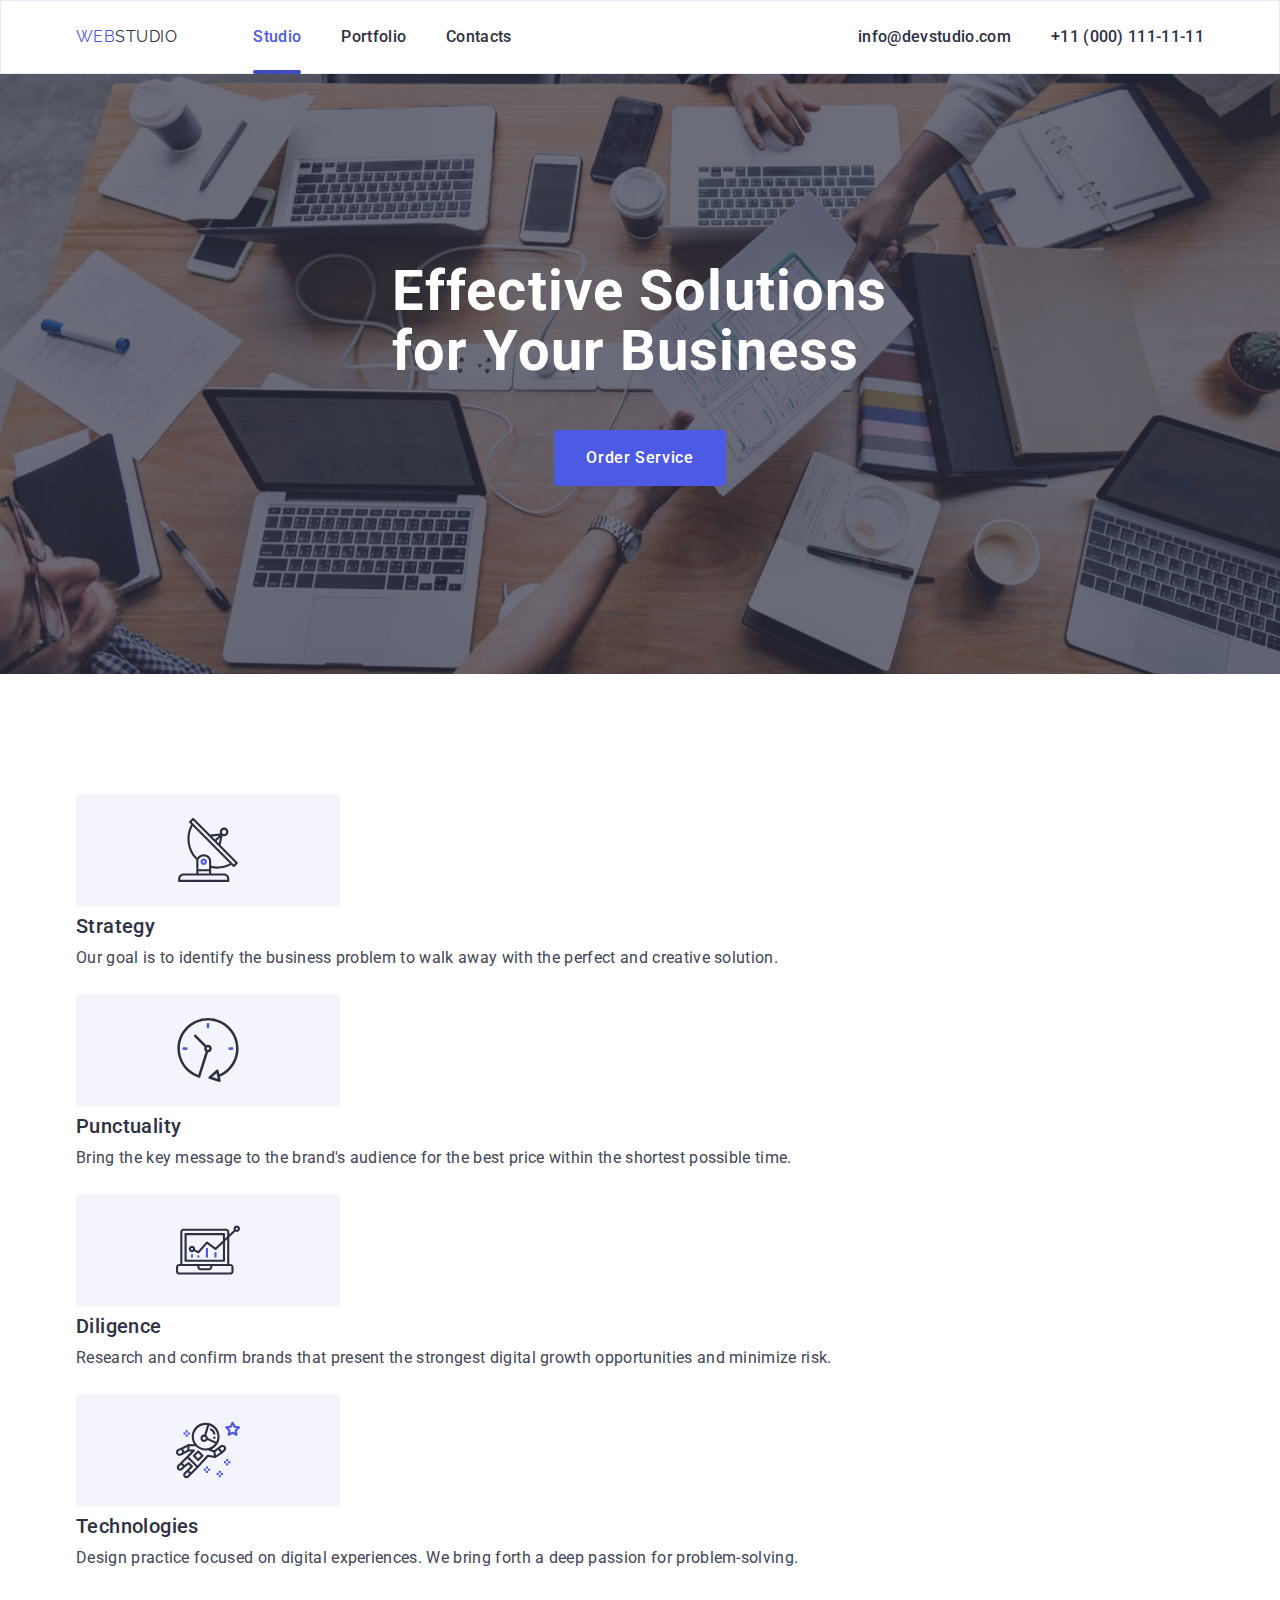
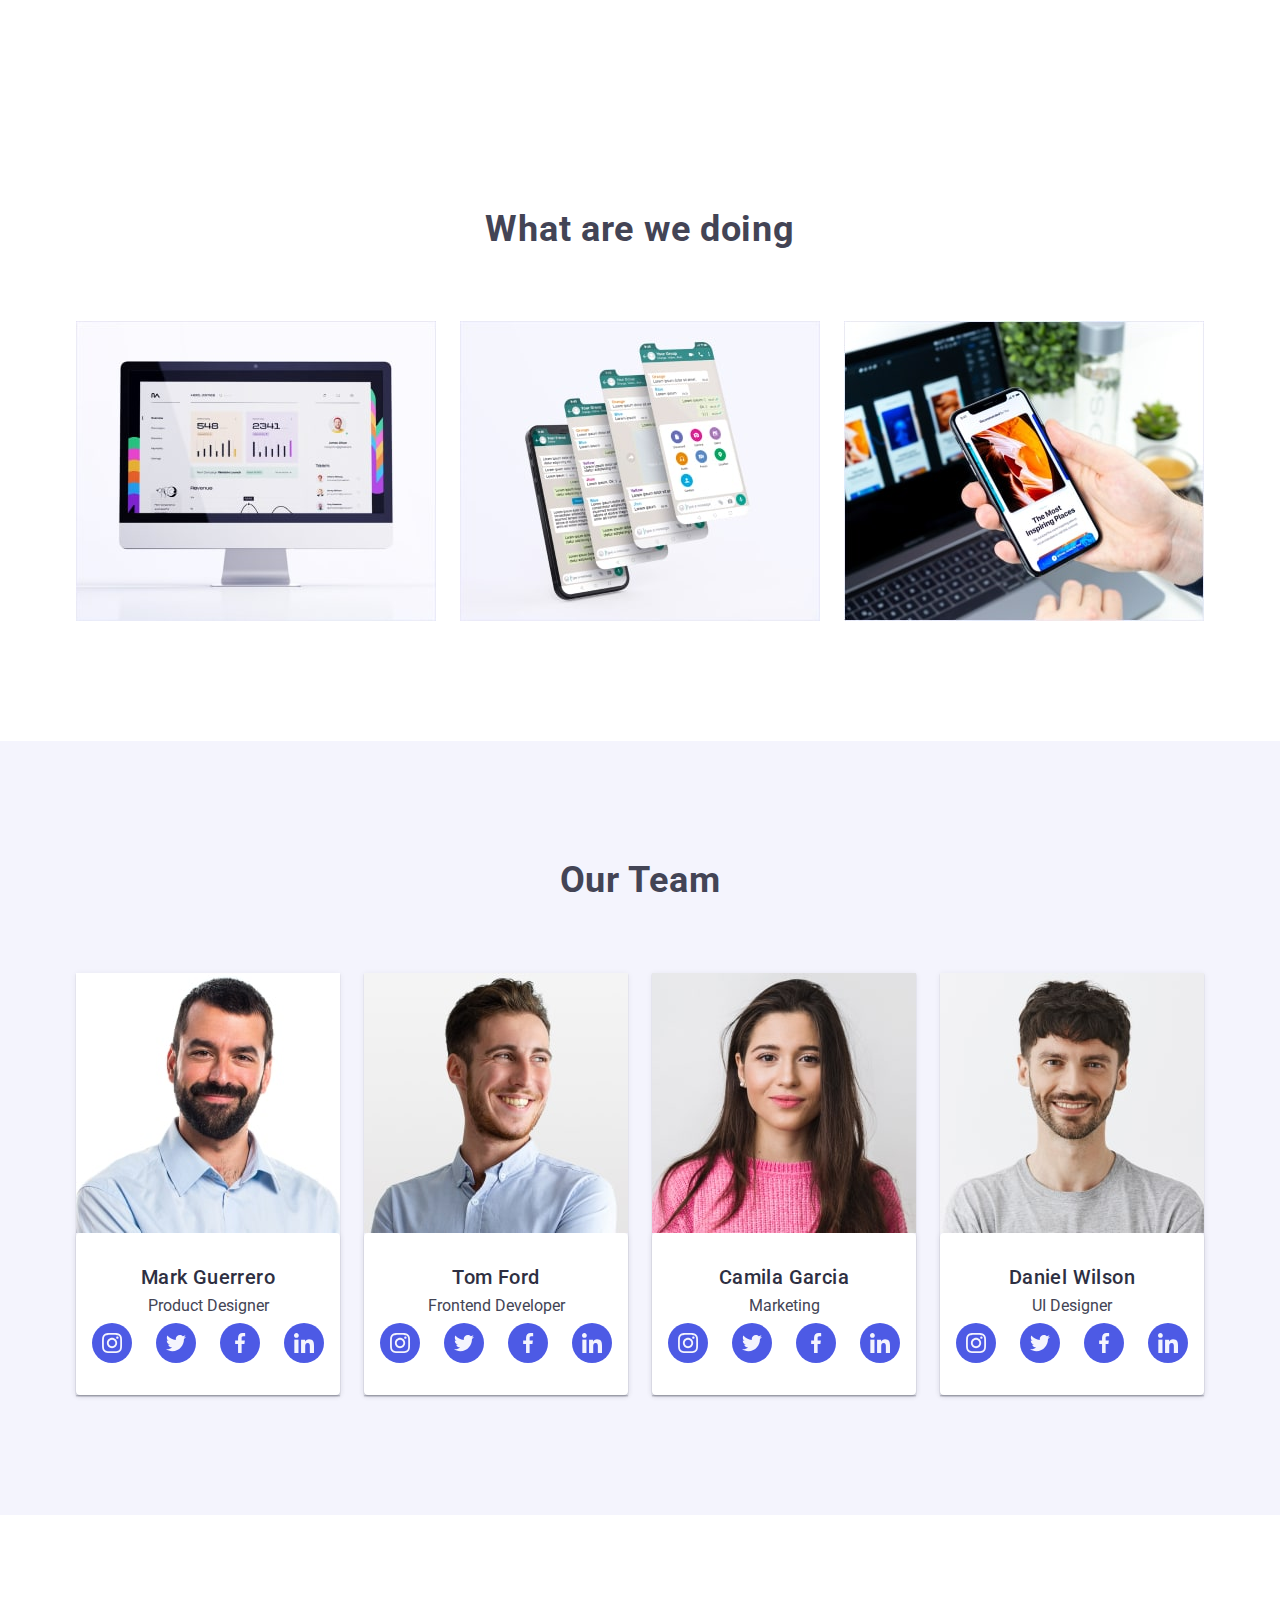
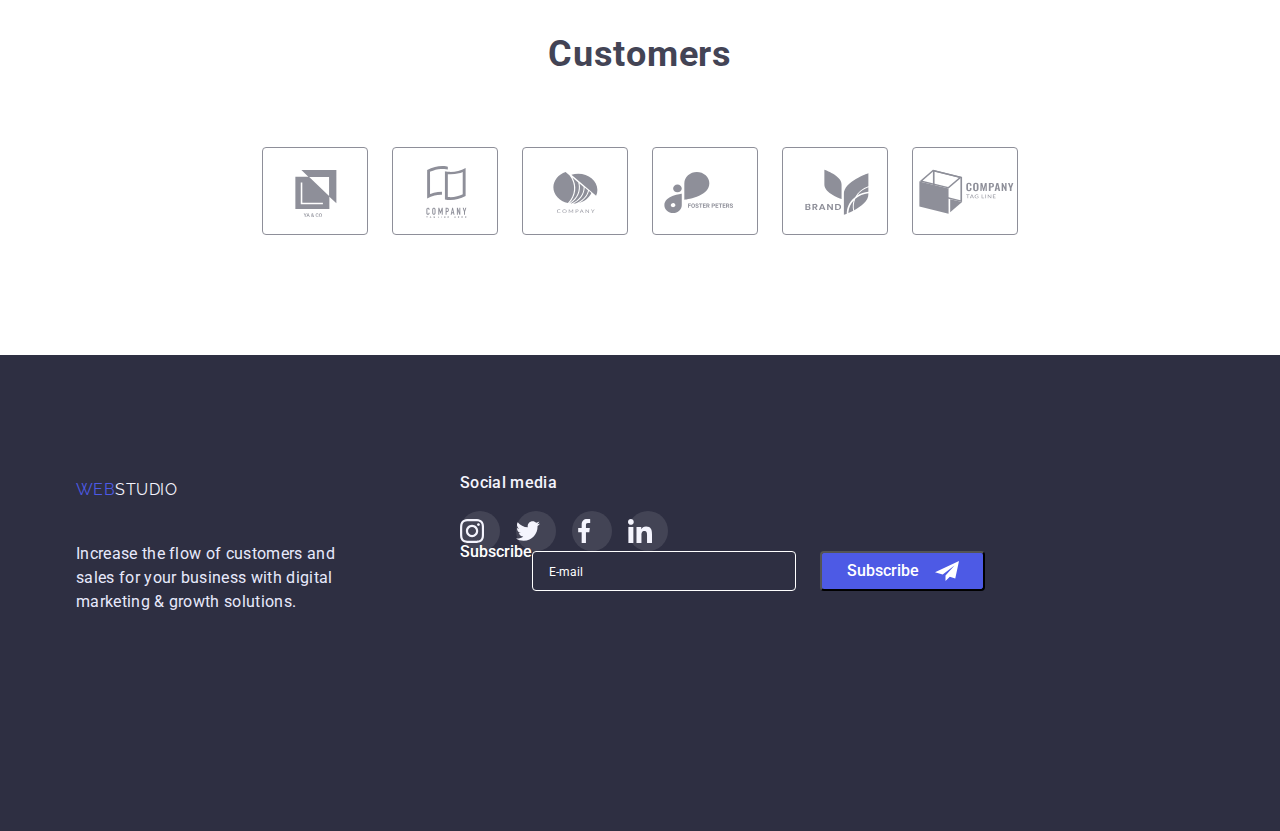
==== commit 25d4606c: "2/04" ====
--- a/index.html
+++ b/index.html
@@ -415,23 +415,21 @@
       </ul>
       </li>
       </ul>
+      <form class="footer-subscribe">
+        <div class="subscrib-wrapper">
+          <p class="footer-subscrib-header">Subscribe</p>
+          <input type="email" class="footer-form-input" name="subscribe-input" placeholder="E-mail" />
+          <label for="subscribe-input"></label>
+          <button class="subscribe-btn" type="submit">
+            <span class="subscribe-btn-name">Subscribe</span>
+            <svg class="subscribe-icon" width="24" height="24">
+              <use href="./images/sprate.svg#icon-email-footer"></use>
+            </svg>
+          </button>
+        </div>
+      </form>
       </div>
       </div>
-      <form class="footer-subscribe">
-      <p class="footer-subscrib-header">Subscribe</p>
-      <div class="subscrib-wrapper">
-      <input type="email" class="footer-form-input" name="subscribe-input" placeholder="E-mail" />
-      <label for="subscribe-input"></label>
-      <button class="subscribe-btn" type="submit">
-        <span class="subscribe-btn-name">Subscribe</span>
-        <svg class="subscribe-icon" width="24" height="24"></svg>
-      </button>
-      </div>
-      </form>
-      
-      <span class="footer-fomf-input-desc">E-mail</span>
-      </div>
-
     </footer>
 
     <div class="backdrop is-hidden" data-modal>
--- a/css/style.css
+++ b/css/style.css
@@ -591,9 +591,7 @@
 .social-medial-list-icon {
 color: var(--background-icon);
 justify-content: center;
-align-items: center;
-
-
+align-items: center:
 
 }
 .social-medial-list-link:hover,
@@ -605,10 +603,66 @@
     font-size: 16px;
     line-height: 1.5px;
     color: var(--light-section);
-    margin-bottom: 24px;
-    display: flex
-}
-
+    display: inline-block;
+   
+    
+}
+.subscribe-btn {
+  background: var(--background-button);
+  border-radius: 4px;
+  margin-left: 24px;
+  width: 165px;
+  height: 40px;
+  justify-content: center;
+  align-items: center;
+  margin-right: 223px;
+  margin-bottom: 140px;
+  display: flex;
+}
+
+.subscribe-btn-name {
+  font-weight: 500;
+  font-size: 16px;
+  line-height: 1.5px;
+  color: var(--light-section);
+  margin-right: 16px;
+  margin-top: 8px;
+  margin-bottom: 8px;
+  justify-content: center;
+  align-items: center;
+}
+
+.subscrib-wrapper{
+  display: inline-block;
+ display: flex;
+ justify-content: flex-end;
+ 
+
+ 
+}
+.footer-form-input{
+  width: 264px;
+  height: 40px;
+  margin-bottom: 140px;
+  background-color: var(--color-title);
+  border: 1px solid var(--light-section);
+  border-radius: 4px;
+  padding-left: 16px;
+  
+}
+.footer-form-input::placeholder{
+  font-size: 12px;
+  line-height: 2;
+  display: flex;
+  align-items: center;
+  color: var(--light-section);
+  
+}
+.subscribe-icon{
+  display: flex;
+  justify-content: center;
+  align-items: center;
+}
 /*=================/FOOTER============*/
 /*================MODAL WINDOW=============*/
 .backdrop {
@@ -678,6 +732,8 @@
   color: var(--light-section);
 }
 
+
+
 /*================/MODAL WINDOW=============*/
 /*================/MODAL FORM =============*/
 .modal-form {
@@ -695,7 +751,7 @@
   
 }
 
-.modal-form-input:focus{
+.modal-form-input:focus {
   border-color: var(--focuc);
   outline: none;
 }
@@ -824,8 +880,8 @@
   
   font-size: 16px;
   line-height: 1.5px;
-  width: 105px;
-  height: 24px;
+  width: 169px;
+  height: 56px;
   
 
 }
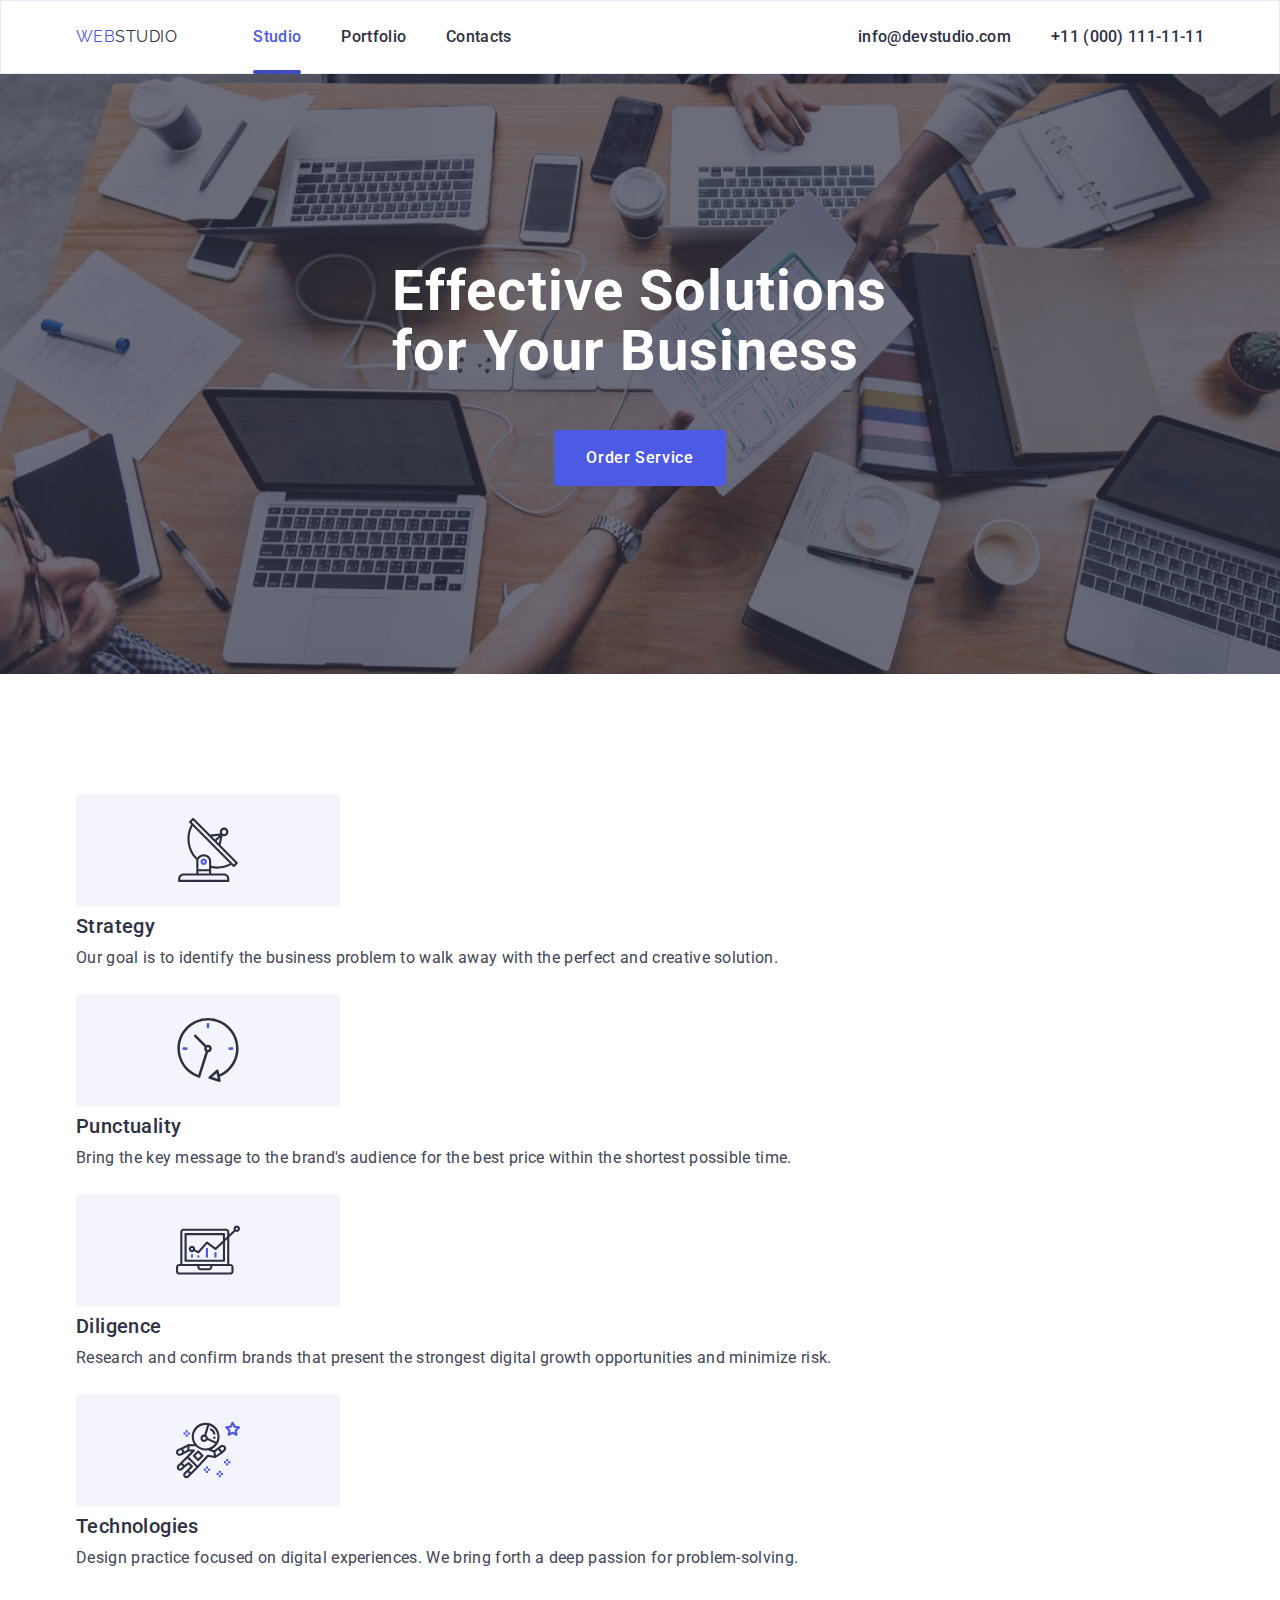
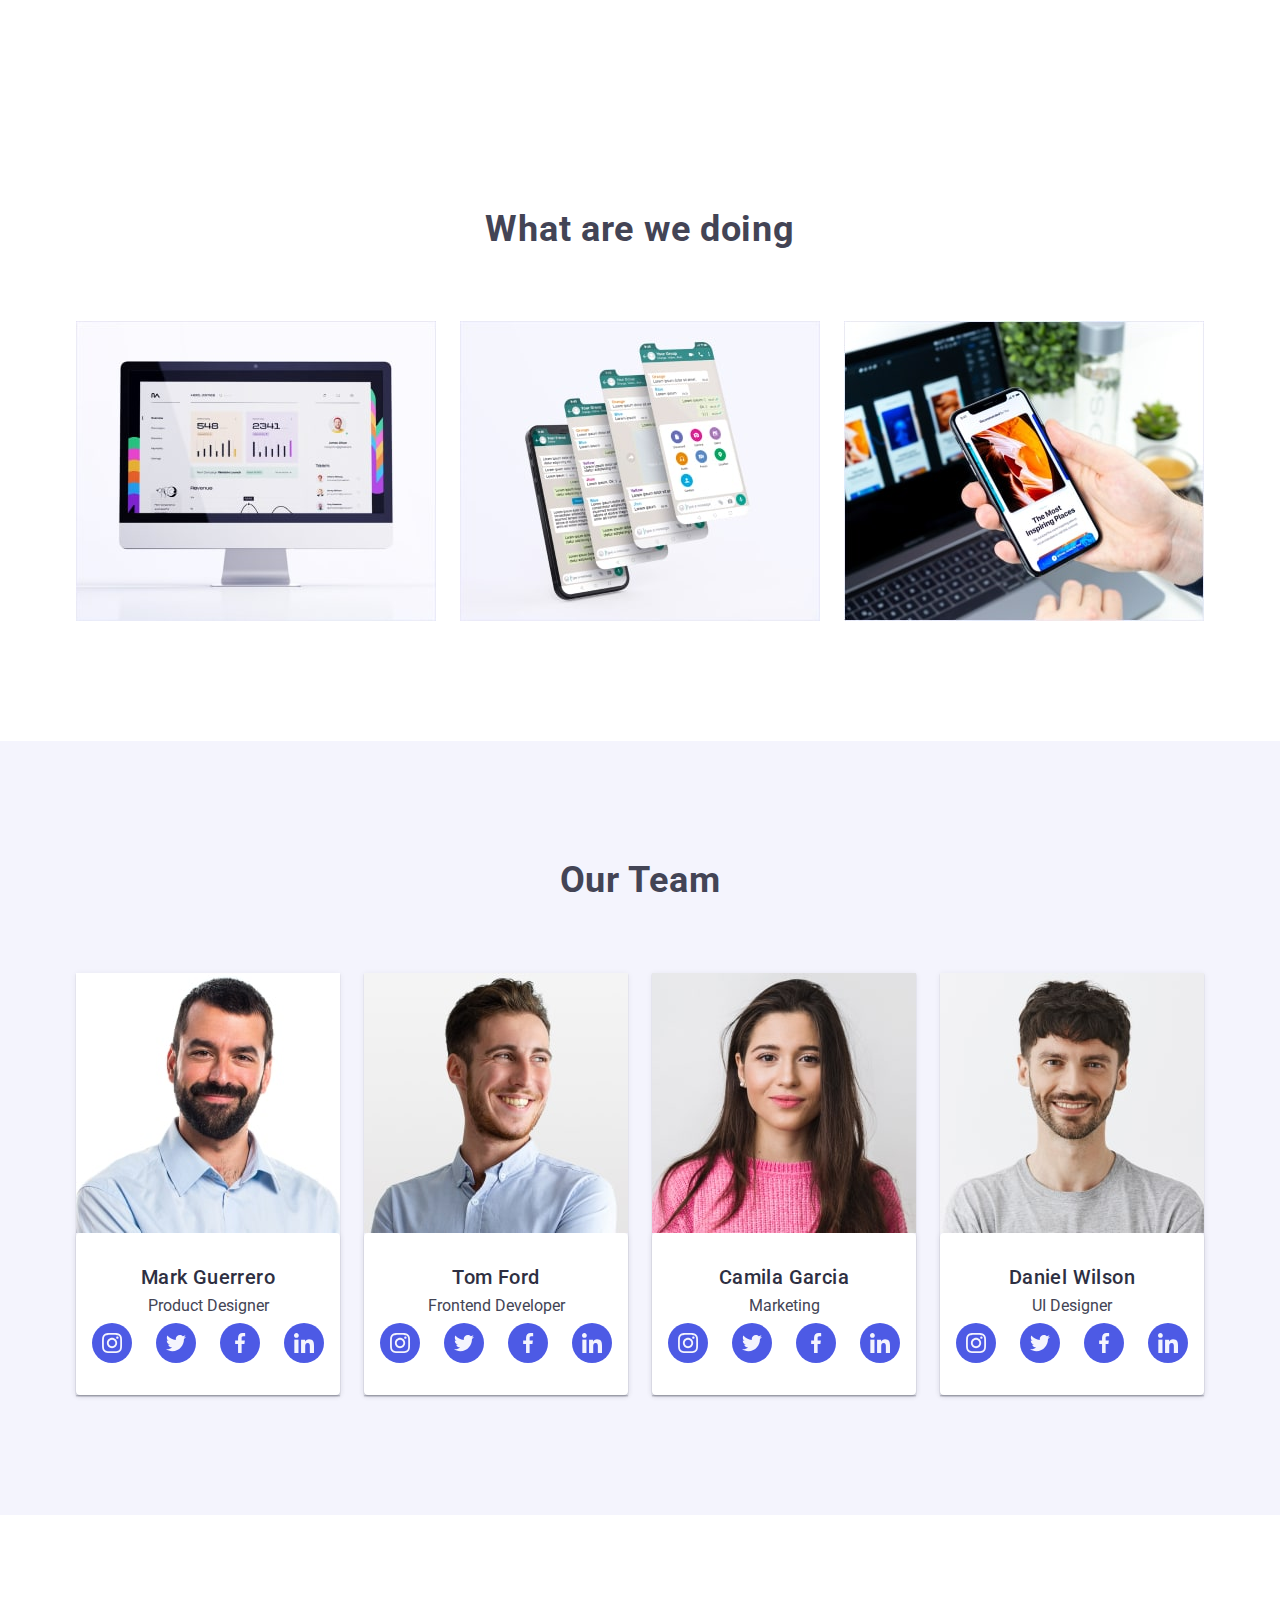
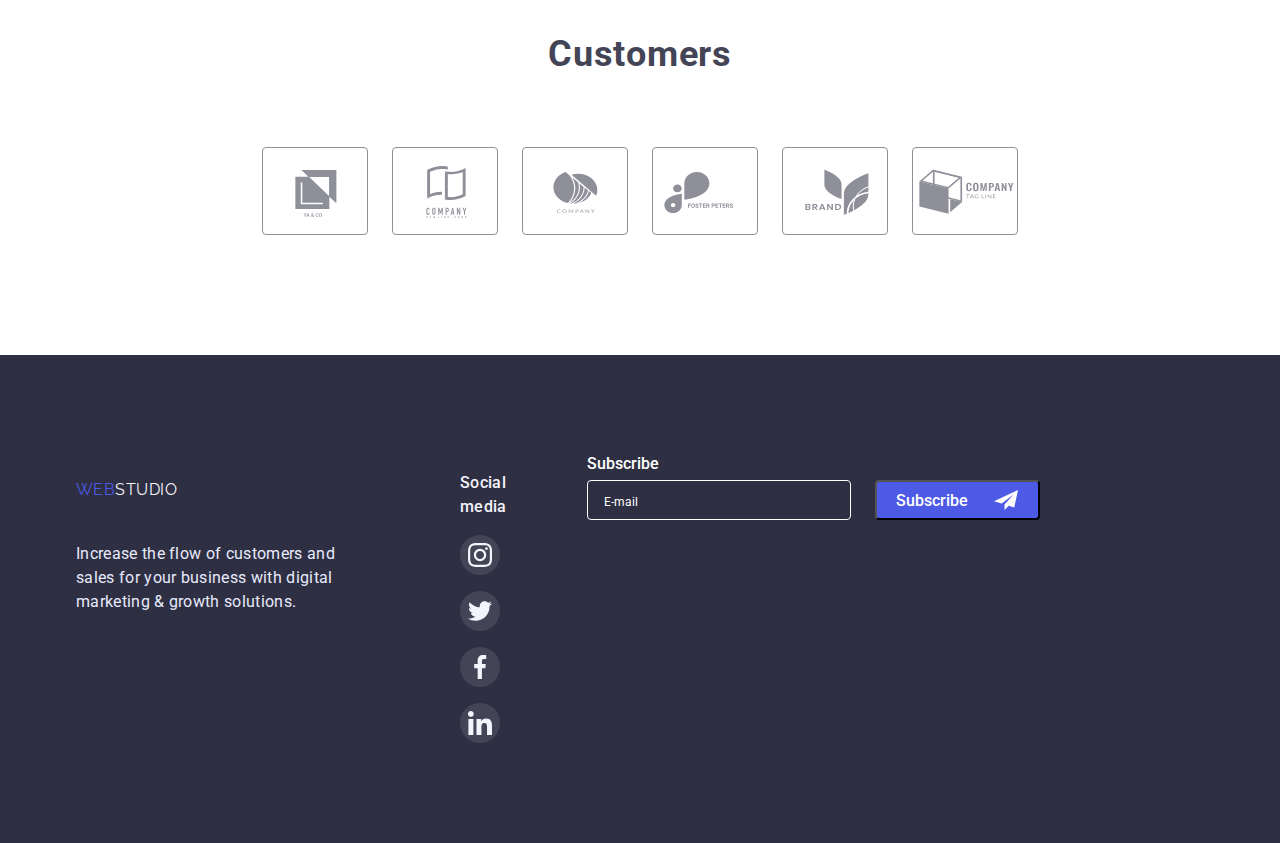
==== commit 2e6b5a75: "last02/04" ====
--- a/index.html
+++ b/index.html
@@ -415,20 +415,18 @@
       </ul>
       </li>
       </ul>
-      <form class="footer-subscribe">
+      </div>
         <div class="subscrib-wrapper">
-          <p class="footer-subscrib-header">Subscribe</p>
+          <p class="footer-subscribe-header">Subscribe</p>
+          <form action="footer-form" class="footer-subscribe">
           <input type="email" class="footer-form-input" name="subscribe-input" placeholder="E-mail" />
-          <label for="subscribe-input"></label>
-          <button class="subscribe-btn" type="submit">
-            <span class="subscribe-btn-name">Subscribe</span>
+          <button class="subscribe-btn" type="submit">Subscribe
             <svg class="subscribe-icon" width="24" height="24">
               <use href="./images/sprate.svg#icon-email-footer"></use>
             </svg>
           </button>
-        </div>
-      </form>
-      </div>
+          </form>
+        </div>
       </div>
     </footer>
 
--- a/css/style.css
+++ b/css/style.css
@@ -573,6 +573,7 @@
 .social-medial-list-item {
   
   justify-content: flex-start;
+  
 
 }
 
@@ -582,65 +583,43 @@
   height: 40px;
   border-radius: 50%;
   background: rgba(255, 255, 255, 0.1);
- justify-content: start;
+ justify-content: center;
  align-items: center;
 transition: background-color var(--transition-duration-and-func);
-  
+ 
 }
 
 .social-medial-list-icon {
 color: var(--background-icon);
 justify-content: center;
-align-items: center:
+align-items: center;
 
 }
 .social-medial-list-link:hover,
 .social-medial-list-link:focus {
   background: var(--social-icon);
 }
-.footer-subscrib-header{
+
+.subscrib-wrapper {
+  display: inline-block;
+  justify-content:space-evenly;
+  margin-left: 80px;
+
+}
+
+.footer-subscribe-header{
   font-weight: 500;
     font-size: 16px;
     line-height: 1.5px;
     color: var(--light-section);
     display: inline-block;
-   
+    margin-bottom: 16px;
     
 }
-.subscribe-btn {
-  background: var(--background-button);
-  border-radius: 4px;
-  margin-left: 24px;
-  width: 165px;
-  height: 40px;
-  justify-content: center;
-  align-items: center;
-  margin-right: 223px;
-  margin-bottom: 140px;
-  display: flex;
-}
-
-.subscribe-btn-name {
-  font-weight: 500;
-  font-size: 16px;
-  line-height: 1.5px;
-  color: var(--light-section);
-  margin-right: 16px;
-  margin-top: 8px;
-  margin-bottom: 8px;
-  justify-content: center;
-  align-items: center;
-}
-
-.subscrib-wrapper{
-  display: inline-block;
- display: flex;
- justify-content: flex-end;
- 
-
- 
-}
-.footer-form-input{
+.footer-subscribe {
+  display: flex;
+}
+.footer-form-input {
   width: 264px;
   height: 40px;
   margin-bottom: 140px;
@@ -648,8 +627,38 @@
   border: 1px solid var(--light-section);
   border-radius: 4px;
   padding-left: 16px;
-  
-}
+
+}
+
+.footer-form-input::placeholder {
+  font-size: 12px;
+  line-height: 2;
+  display: flex;
+  align-items: center;
+  color: var(--light-section);
+
+}
+
+.subscribe-btn {
+  display: flex;
+  background: var(--background-button);
+  border-radius: 4px;
+  margin-left: 24px;
+  width: 165px;
+  height: 40px;
+  justify-content: space-around;
+  align-items: center;
+  margin-right: 223px;
+  margin-bottom: 140px;
+  
+  font-weight: 500;
+  font-size: 16px;
+  line-height: 1.5px;
+  color: var(--light-section);
+  
+   
+}
+
 .footer-form-input::placeholder{
   font-size: 12px;
   line-height: 2;
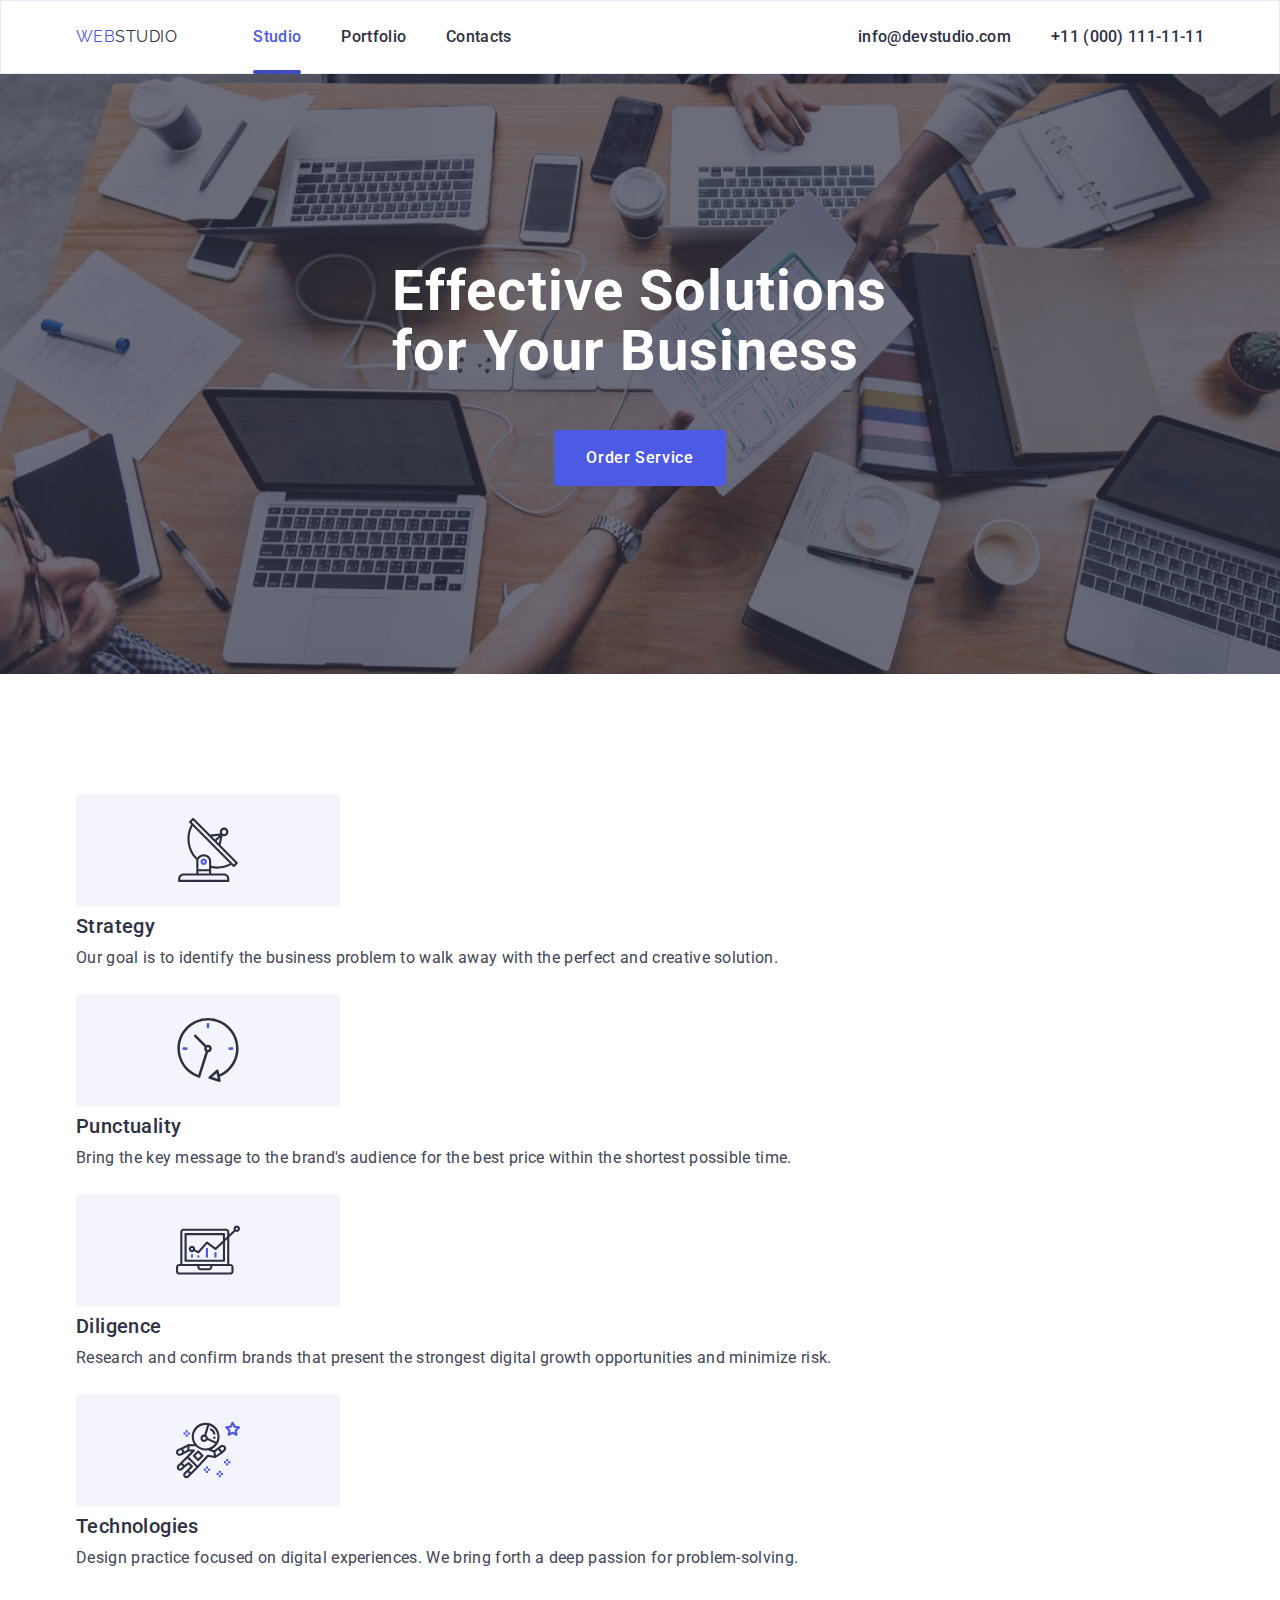
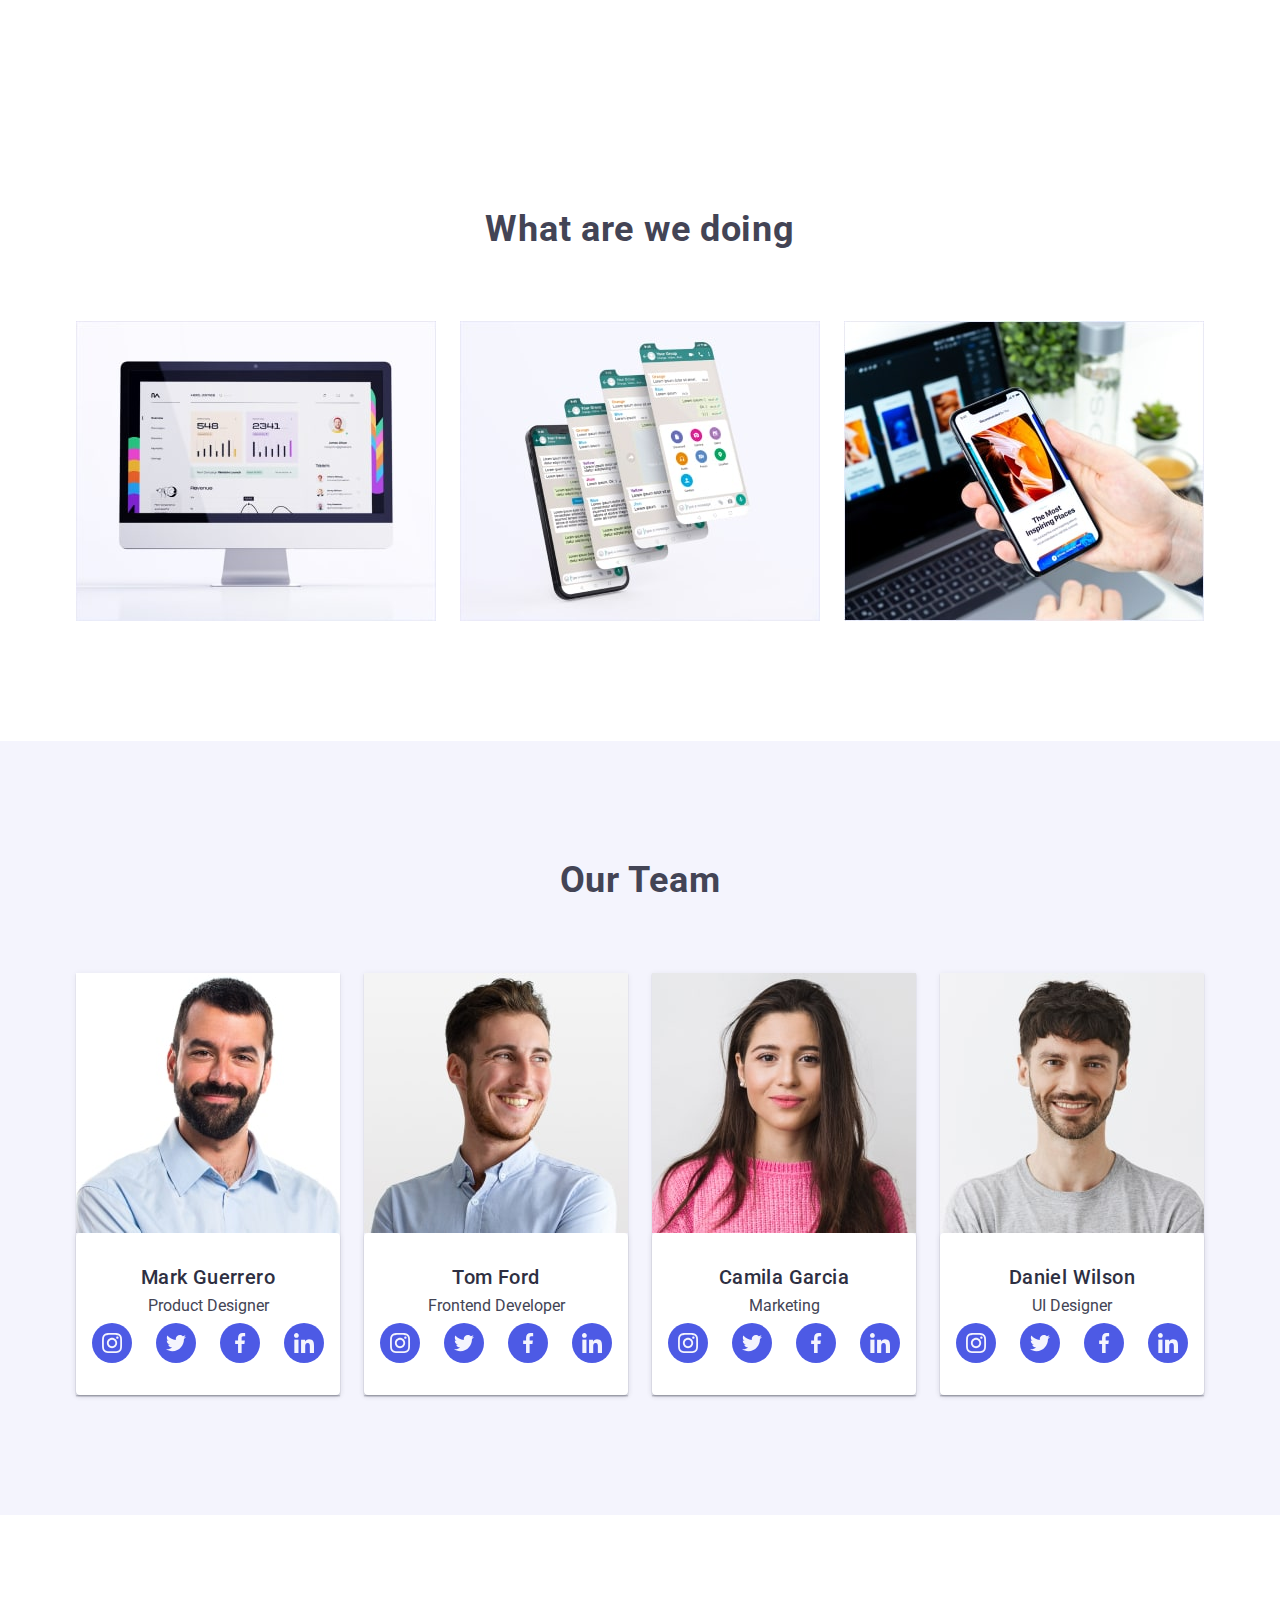
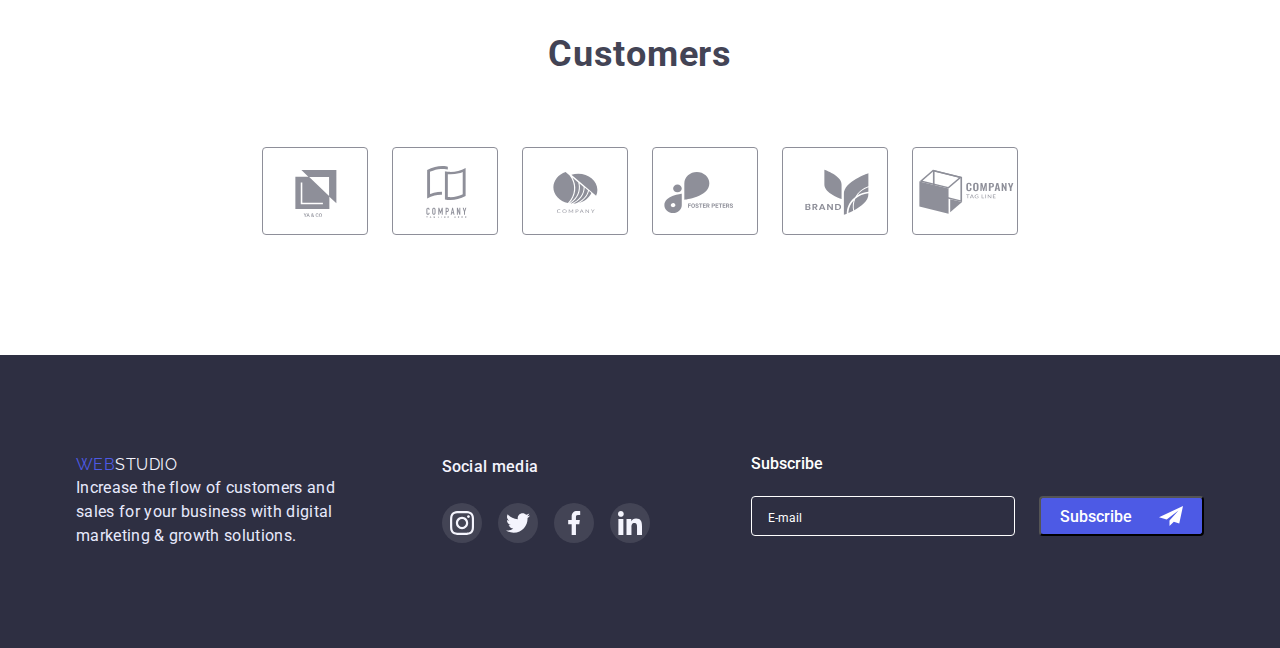
==== commit a49d872b: "footer" ====
--- a/index.html
+++ b/index.html
@@ -374,7 +374,7 @@
     <footer class="footer">
       <div class=" container footer-container ">
       <div class="footer-description">
-       <a class="logo link" href="./index.html"
+       <a class=" link logo-footer" href="./index.html"
         >Web<span class="accent-footer">Studio</span></a>
        <p class="suptitle">
         Increase the flow of customers and sales for your business with digital
--- a/css/style.css
+++ b/css/style.css
@@ -524,6 +524,7 @@
 
 .footer-container {
   display: flex; 
+  justify-content: space-between;
   
 }
 
@@ -531,21 +532,30 @@
 display: flex;
 display: block;
 }
-
+.logo-footer{
+  padding-top: 0px;
+  font-family: var(--secondary-font);
+    line-height: 1.3;
+    letter-spacing: 0.03em;
+    color: var(--logo);
+    text-transform: uppercase;
+    display: flex;
+    align-items: center;
+    margin-right: 76px;
+    
+    
+}
 .accent-footer {
   color: var(--logo-dark);
   
 }
-.footer-social{
-  margin-left: 120px;
-}
+
 .suptitle {
 
     line-height: 1.5;
     letter-spacing: 0.02em;
     color: var(--lighy-text);
     display: block;
-   margin-top: 16px;
    width: 264px;
 
 
@@ -557,8 +567,8 @@
     line-height: 1.5;
     letter-spacing: 0.02em;
     color: var(--background-icon);
-    margin-bottom: 16px;
-    margin-top: 16px;
+    margin-bottom: 24px;
+  
   
 }
 
@@ -603,7 +613,6 @@
 .subscrib-wrapper {
   display: inline-block;
   justify-content:space-evenly;
-  margin-left: 80px;
 
 }
 
@@ -613,7 +622,7 @@
     line-height: 1.5px;
     color: var(--light-section);
     display: inline-block;
-    margin-bottom: 16px;
+   margin-bottom: 16px;
     
 }
 .footer-subscribe {
@@ -622,11 +631,11 @@
 .footer-form-input {
   width: 264px;
   height: 40px;
-  margin-bottom: 140px;
   background-color: var(--color-title);
   border: 1px solid var(--light-section);
   border-radius: 4px;
   padding-left: 16px;
+  margin-top: 16px;
 
 }
 
@@ -648,25 +657,16 @@
   height: 40px;
   justify-content: space-around;
   align-items: center;
-  margin-right: 223px;
-  margin-bottom: 140px;
-  
   font-weight: 500;
   font-size: 16px;
   line-height: 1.5px;
   color: var(--light-section);
+margin-top: 16px;
   
    
 }
 
-.footer-form-input::placeholder{
-  font-size: 12px;
-  line-height: 2;
-  display: flex;
-  align-items: center;
-  color: var(--light-section);
-  
-}
+
 .subscribe-icon{
   display: flex;
   justify-content: center;
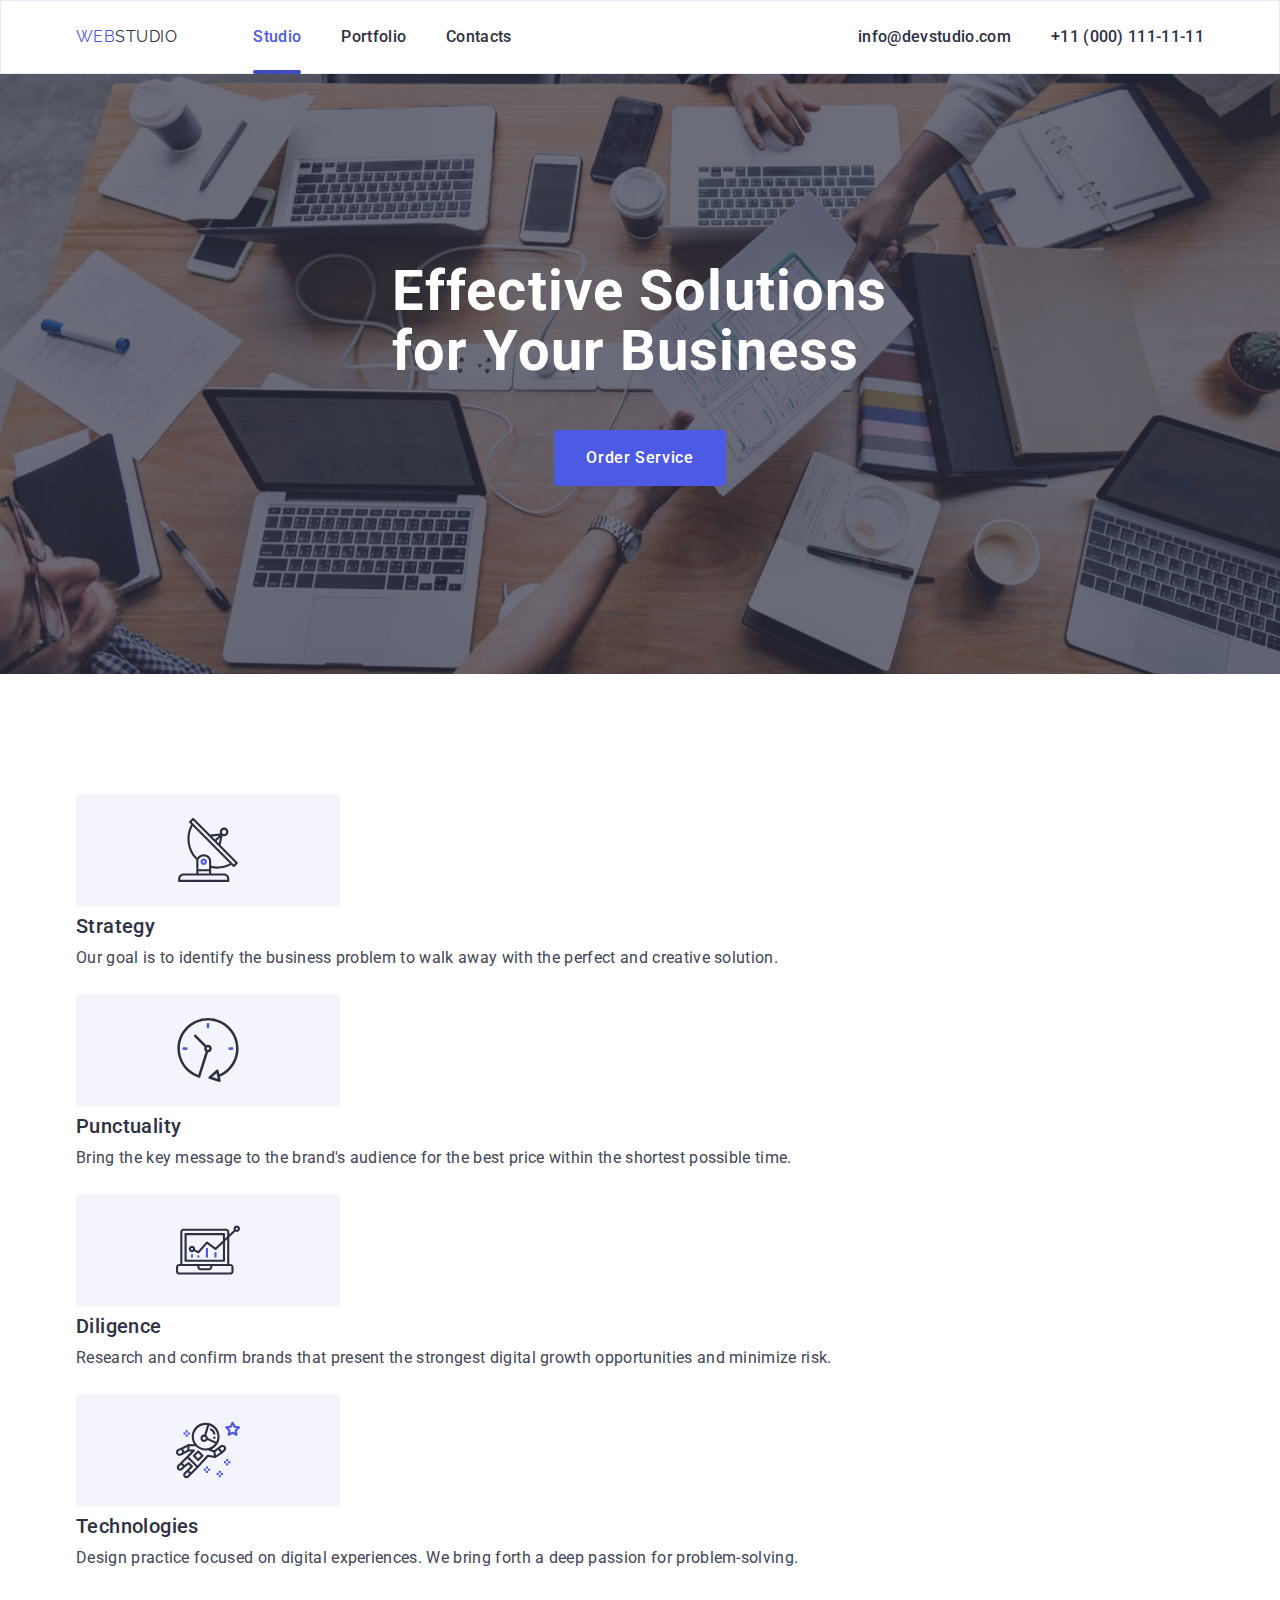
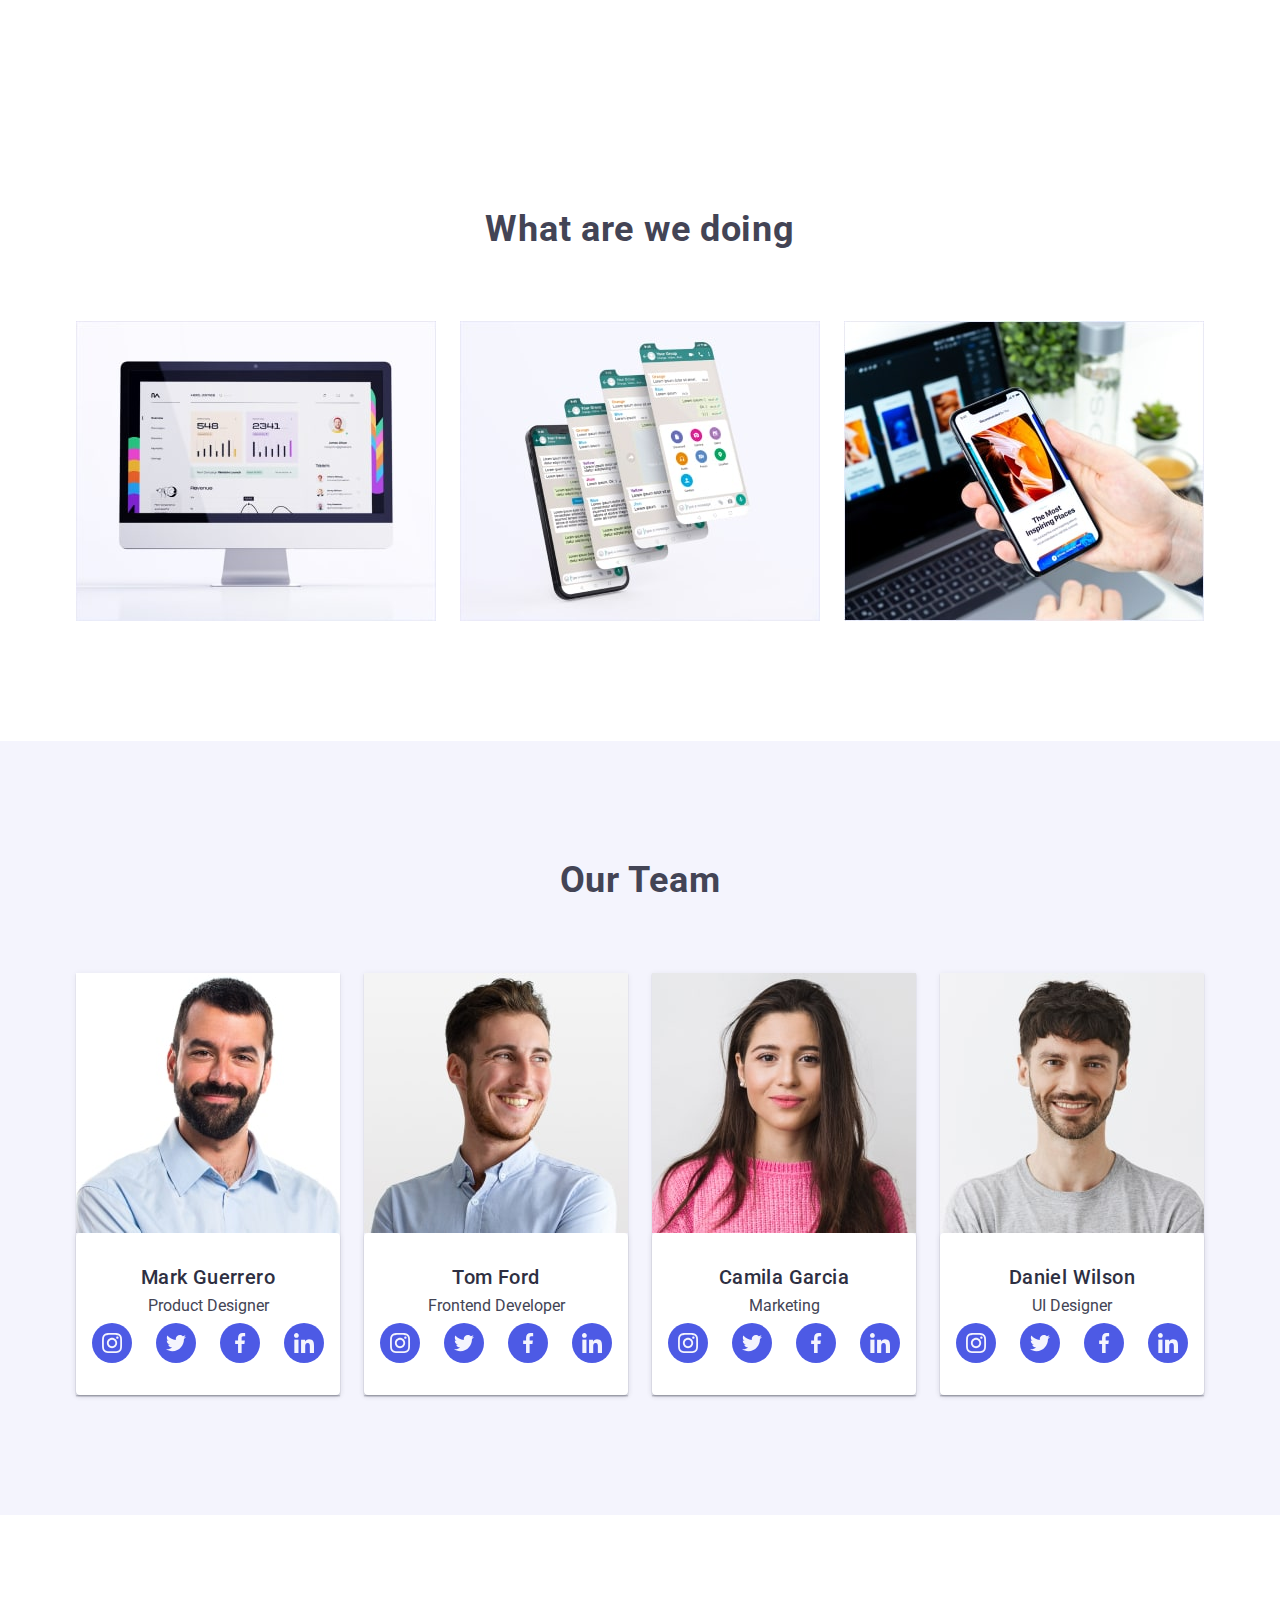
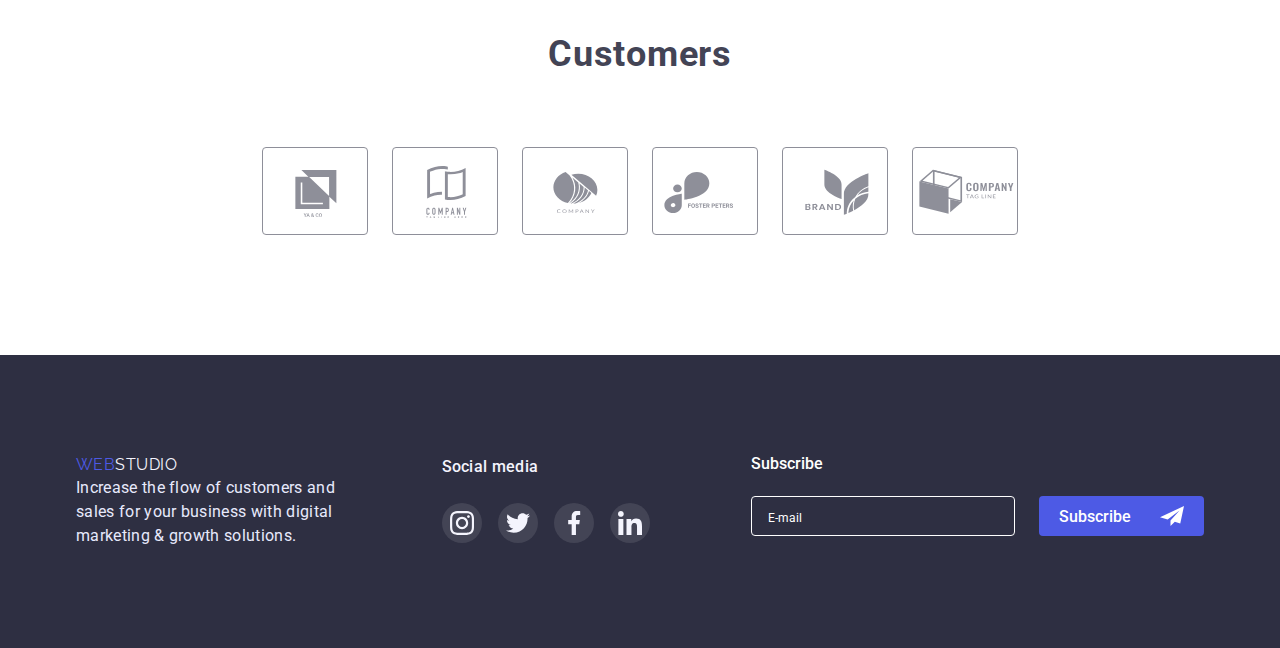
==== commit e8bcfd95: "home 6 change" ====
--- a/index.html
+++ b/index.html
@@ -413,8 +413,7 @@
           </a>
         </li>
       </ul>
-      </li>
-      </ul>
+      
       </div>
         <div class="subscrib-wrapper">
           <p class="footer-subscribe-header">Subscribe</p>
@@ -479,9 +478,9 @@
             <use href="./images/sprate.svg#icon-vector"></use>
           </svg>
         </span>
-        <span for="user-policy" class="modal-form-check-desc">I accept the terms and conditions of the  <a href="modal-form-link"> Privacy Policy</a> </span>
-        <button type="submit" class="modal-form-submit">Send</button> 
+        <span class="modal-form-check-desc">I accept the terms and conditions of the  <a href="modal-form-link"> Privacy Policy</a> </span>
         </label>
+        <button type="submit" class="modal-form-submit">Send</button>
 
 
 
--- a/css/style.css
+++ b/css/style.css
@@ -636,6 +636,8 @@
   border-radius: 4px;
   padding-left: 16px;
   margin-top: 16px;
+  outline: none;
+  color: var(--light-section);
 
 }
 
@@ -661,8 +663,9 @@
   font-size: 16px;
   line-height: 1.5px;
   color: var(--light-section);
-margin-top: 16px;
-  
+  margin-top: 16px;
+  border: none;
+  cursor: pointer;
    
 }
 
@@ -731,6 +734,8 @@
 transition: color var(--transition-duration-and-func);
 color:var(--color-title);
 fill:currentColor;
+cursor: pointer;
+border: none;
 }
 .modal-close-btn:hover, 
 .modal-close-btn:focus {
@@ -812,7 +817,8 @@
 position: absolute;
  top: 50%;
  left: 16px;
-transform: translateY(-50%);}
+transform: translateY(-50%);
+transition: var(--transition-duration-and-func);}
 
 .modal-form-custom-checkbox {
   display: inline-flex;
@@ -828,6 +834,7 @@
   padding-right: 4px;
   appearance: none;
   transition: backgruond var(--transition-duration-and-func);
+  cursor: pointer;
 }
 .modal-form-checkbox-icon {
   display: block;
@@ -841,7 +848,9 @@
   background-color: var(--focuc);
   border: 1px solid var(--focuc) ;
 }
-
+.modal-form-check{
+  transition: var(--transition-duration-and-func);
+}
  .modal-form-check:checked +.modal-form-custom-checkbox .modal-form-checkbox-icon{
 opacity: 1;
 fill: var(--background-icon);
@@ -889,8 +898,10 @@
   
   font-size: 16px;
   line-height: 1.5px;
-  width: 169px;
+  width: 100%;
+  max-width: 169px;
   height: 56px;
+  border: none;
   
 
 }
